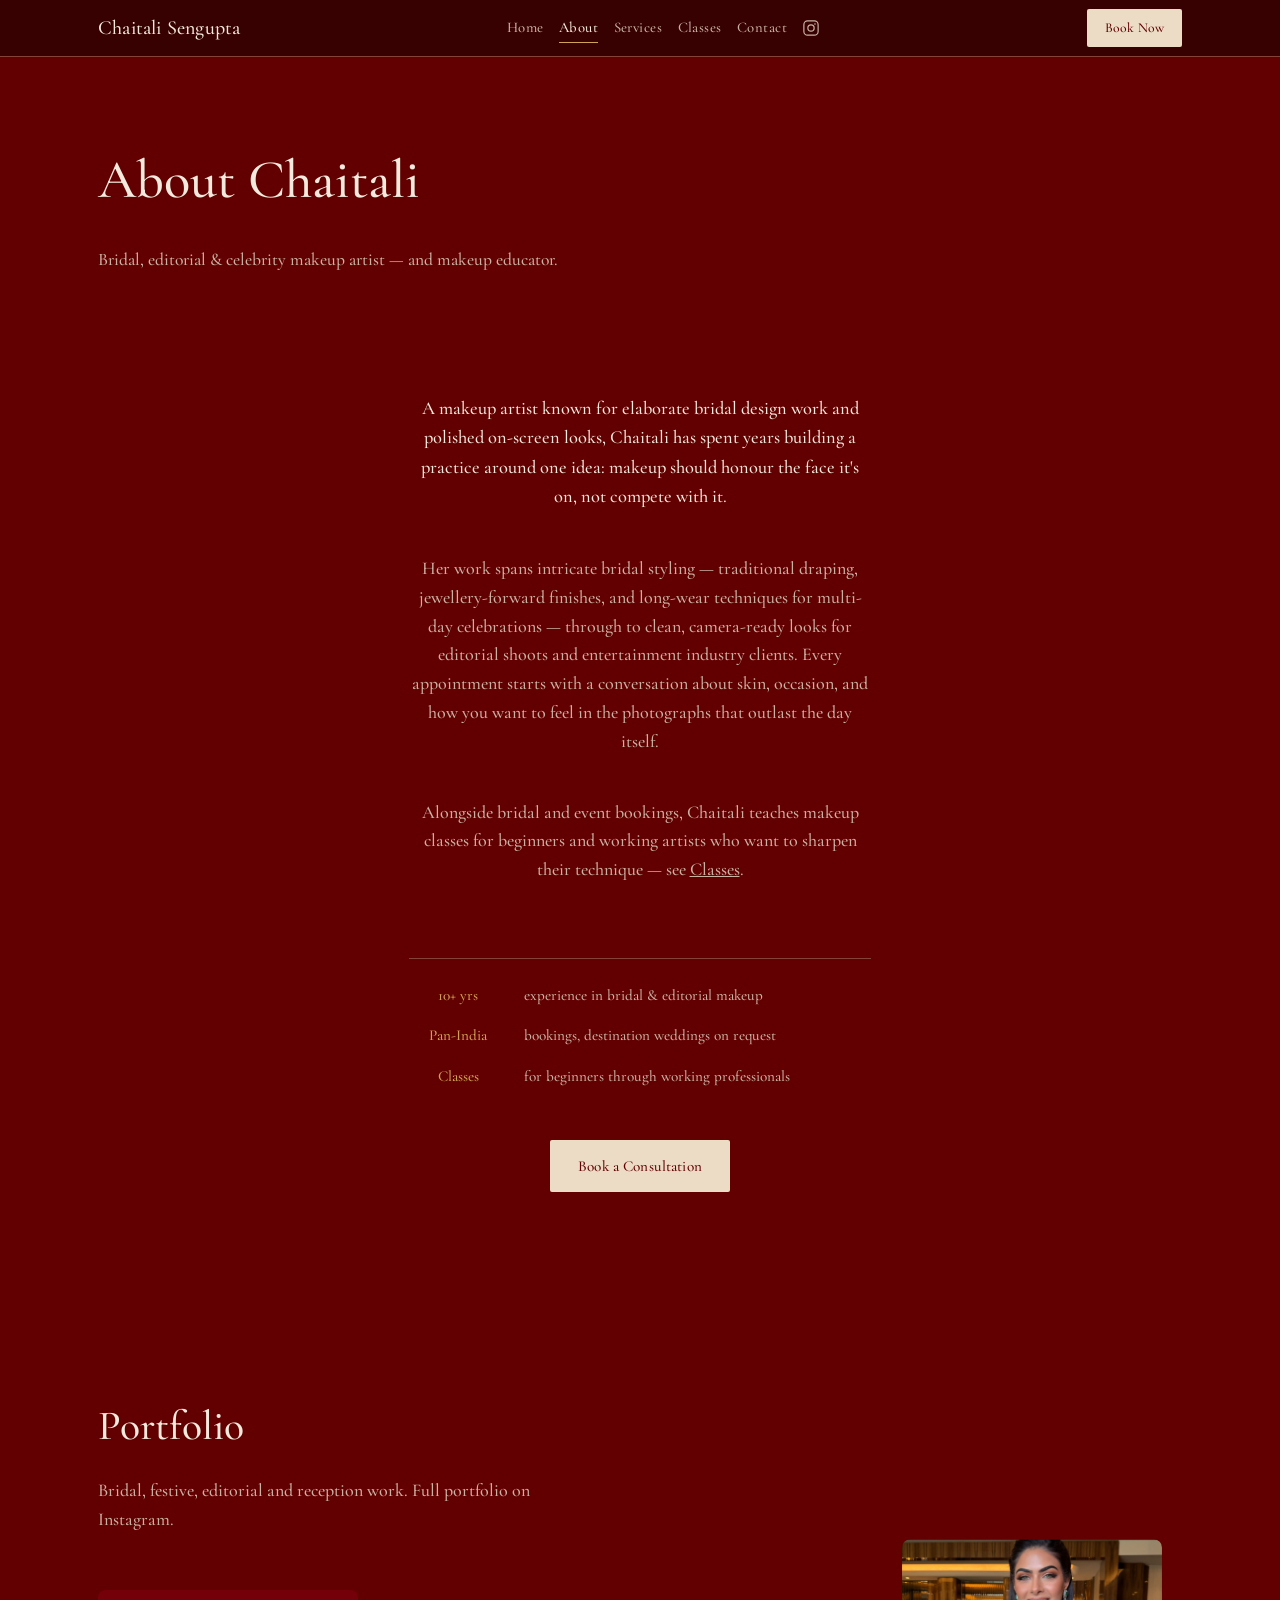
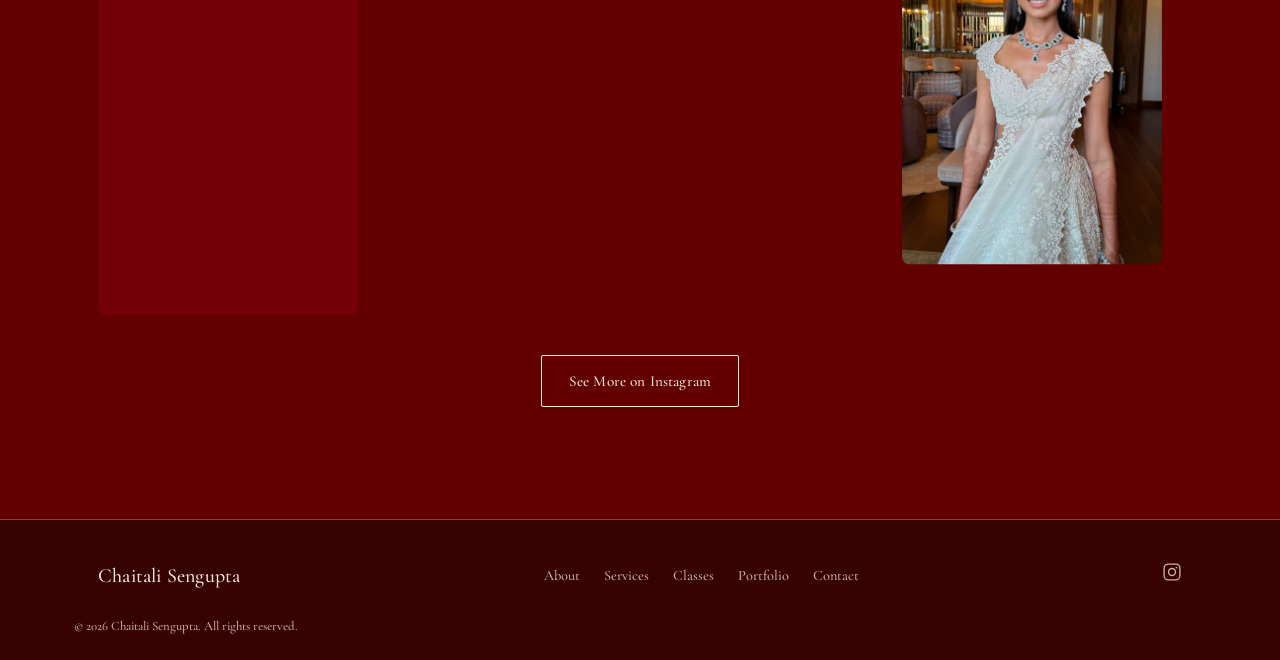
==== about.html @ 98b3e1c3 "Fix premature carousel reveal and slow the ease-in further The carousel reveal wasn't tracking the p" ====
<!DOCTYPE html>
<html lang="en">
<head>
<meta charset="UTF-8">
<meta name="viewport" content="width=device-width, initial-scale=1.0">
<title>About — Chaitali Sengupta</title>
<meta name="description" content="About Chaitali Sengupta, bridal, editorial and celebrity makeup artist and makeup educator.">
<link rel="icon" href="assets/images/favicon.svg" type="image/svg+xml">
<link rel="preconnect" href="https://fonts.googleapis.com">
<link rel="preconnect" href="https://fonts.gstatic.com" crossorigin>
<link href="https://fonts.googleapis.com/css2?family=Cormorant+Garamond:ital,wght@0,400;0,500;0,600;0,700;1,400;1,500&display=swap" rel="stylesheet">
<link rel="stylesheet" href="css/styles.css?v=5">
</head>
<body>

<a class="skip-link" href="#main">Skip to content</a>

<header class="site-header">
  <div class="wrap header-inner">
    <a href="index.html" class="wordmark">Chaitali Sengupta</a>

    <nav class="main-nav" id="main-nav" aria-label="Primary">
      <a href="index.html">Home</a>
      <a href="about.html" aria-current="page">About</a>
      <a href="services.html">Services</a>
      <a href="classes.html">Classes</a>
      <a href="contact.html">Contact</a>
      <a href="https://www.instagram.com/facesbychaitalisengupta/" target="_blank" rel="noopener" class="nav-instagram" aria-label="Instagram">
        <svg viewBox="0 0 24 24" width="18" height="18" fill="none" stroke="currentColor" stroke-width="1.6"><rect x="2.5" y="2.5" width="19" height="19" rx="5"/><circle cx="12" cy="12" r="4.2"/><circle cx="17.3" cy="6.7" r="1.1" fill="currentColor" stroke="none"/></svg>
      </a>
      <a href="contact.html" class="btn btn-primary btn-small header-cta-mobile">Book Now</a>
    </nav>

    <a href="contact.html" class="btn btn-primary btn-small header-cta-desktop">Book Now</a>

    <button class="nav-toggle" id="nav-toggle" aria-expanded="false" aria-controls="main-nav" aria-label="Toggle menu">
      <span></span><span></span><span></span>
    </button>
  </div>
</header>

<main id="main">

  <div class="wrap page-header reveal">
    <h1>About Chaitali</h1>
    <p>Bridal, editorial &amp; celebrity makeup artist — and makeup educator.</p>
  </div>

  <section class="about about-portfolio-merge">
    <div class="wrap about-inner about-inner-text-only">
      <div class="about-copy reveal">
        <p class="lede">
          A makeup artist known for elaborate bridal design work and polished
          on-screen looks, Chaitali has spent years building a practice around one
          idea: makeup should honour the face it's on, not compete with it.
        </p>
        <p>
          Her work spans intricate bridal styling — traditional draping, jewellery-forward
          finishes, and long-wear techniques for multi-day celebrations — through to
          clean, camera-ready looks for editorial shoots and entertainment industry
          clients. Every appointment starts with a conversation about skin, occasion,
          and how you want to feel in the photographs that outlast the day itself.
        </p>
        <p>
          Alongside bridal and event bookings, Chaitali teaches makeup classes for
          beginners and working artists who want to sharpen their technique —
          see <a href="classes.html" style="text-decoration:underline;">Classes</a>.
        </p>
        <ul class="about-facts">
          <li><span>10+ yrs</span>experience in bridal &amp; editorial makeup</li>
          <li><span>Pan-India</span>bookings, destination weddings on request</li>
          <li><span>Classes</span>for beginners through working professionals</li>
        </ul>
        <div class="hero-actions">
          <a href="contact.html" class="btn btn-primary">Book a Consultation</a>
        </div>

        <!-- Marks the scroll point where the follow-photo docks and the portfolio trains in -->
        <div id="portfolio-entry-trigger" class="portfolio-split-trigger" aria-hidden="true"></div>
      </div>
    </div>
  </section>

  <!-- Cursor-following photo: glued to the right edge of the viewport,
       tracking the cursor vertically while the About copy scrolls past,
       then docks diagonally onto the marquee's anchored first slot. -->
  <div class="follow-photo is-following" id="follow-photo" aria-hidden="true" style="left: 1262px; top: 304px;">
    <img src="assets/images/photos/reception-ivory-02.jpg" alt="">
  </div>

  <!-- ============ PORTFOLIO (revealed by the follow-photo dock) ============ -->
  <section class="portfolio" id="portfolio">
    <div class="wrap">
      <div class="section-head reveal">
        <h2>Portfolio</h2>
        <p>Bridal, festive, editorial and reception work. Full portfolio on Instagram.</p>
      </div>

      <div class="portfolio-marquee" id="portfolio-marquee">
        <div class="portfolio-marquee-anchor" id="portfolio-marquee-anchor" aria-hidden="true"></div>
        <div class="portfolio-marquee-viewport">
        <div class="portfolio-marquee-track">
          <figure class="portfolio-marquee-card">
            <img src="assets/images/thumbs/bridal-emerald-01.jpg" alt="Bridal makeup, emerald jewellery and veil">
            <figcaption class="gallery-scrim"><span class="gallery-tag">Bridal</span></figcaption>
          </figure>
          <figure class="portfolio-marquee-card">
            <img src="assets/images/thumbs/bridal-emerald-02.jpg" alt="Bridal makeup detail, emerald choker">
            <figcaption class="gallery-scrim"><span class="gallery-tag">Bridal</span></figcaption>
          </figure>
          <figure class="portfolio-marquee-card">
            <img src="assets/images/thumbs/editorial-silver-sequin.jpg" alt="Editorial makeup, silver sequin cape">
            <figcaption class="gallery-scrim"><span class="gallery-tag">Editorial</span></figcaption>
          </figure>
          <figure class="portfolio-marquee-card">
            <img src="assets/images/thumbs/reception-navy-gown.jpg" alt="Reception makeup, navy gown">
            <figcaption class="gallery-scrim"><span class="gallery-tag">Reception</span></figcaption>
          </figure>
          <figure class="portfolio-marquee-card">
            <img src="assets/images/thumbs/festive-gold-01.jpg" alt="Festive gold beaded makeup look">
            <figcaption class="gallery-scrim"><span class="gallery-tag">Festive</span></figcaption>
          </figure>
          <figure class="portfolio-marquee-card">
            <img src="assets/images/thumbs/reception-ivory-01.jpg" alt="Reception makeup, ivory embellished blouse">
            <figcaption class="gallery-scrim"><span class="gallery-tag">Reception</span></figcaption>
          </figure>
          <figure class="portfolio-marquee-card">
            <img src="assets/images/thumbs/party-navy-corset.jpg" alt="Party makeup, navy corset look">
            <figcaption class="gallery-scrim"><span class="gallery-tag">Party</span></figcaption>
          </figure>
          <figure class="portfolio-marquee-card">
            <img src="assets/images/thumbs/festive-gold-02.jpg" alt="Festive gold beaded makeup, doorway portrait">
            <figcaption class="gallery-scrim"><span class="gallery-tag">Festive</span></figcaption>
          </figure>
          <figure class="portfolio-marquee-card">
            <img src="assets/images/thumbs/reception-ivory-02.jpg" alt="Reception makeup, ivory saree-style look">
            <figcaption class="gallery-scrim"><span class="gallery-tag">Reception</span></figcaption>
          </figure>
          <!-- duplicated for a seamless loop -->
          <figure class="portfolio-marquee-card" aria-hidden="true">
            <img src="assets/images/thumbs/bridal-emerald-01.jpg" alt="">
            <figcaption class="gallery-scrim"><span class="gallery-tag">Bridal</span></figcaption>
          </figure>
          <figure class="portfolio-marquee-card" aria-hidden="true">
            <img src="assets/images/thumbs/bridal-emerald-02.jpg" alt="">
            <figcaption class="gallery-scrim"><span class="gallery-tag">Bridal</span></figcaption>
          </figure>
          <figure class="portfolio-marquee-card" aria-hidden="true">
            <img src="assets/images/thumbs/editorial-silver-sequin.jpg" alt="">
            <figcaption class="gallery-scrim"><span class="gallery-tag">Editorial</span></figcaption>
          </figure>
          <figure class="portfolio-marquee-card" aria-hidden="true">
            <img src="assets/images/thumbs/reception-navy-gown.jpg" alt="">
            <figcaption class="gallery-scrim"><span class="gallery-tag">Reception</span></figcaption>
          </figure>
          <figure class="portfolio-marquee-card" aria-hidden="true">
            <img src="assets/images/thumbs/festive-gold-01.jpg" alt="">
            <figcaption class="gallery-scrim"><span class="gallery-tag">Festive</span></figcaption>
          </figure>
          <figure class="portfolio-marquee-card" aria-hidden="true">
            <img src="assets/images/thumbs/reception-ivory-01.jpg" alt="">
            <figcaption class="gallery-scrim"><span class="gallery-tag">Reception</span></figcaption>
          </figure>
          <figure class="portfolio-marquee-card" aria-hidden="true">
            <img src="assets/images/thumbs/party-navy-corset.jpg" alt="">
            <figcaption class="gallery-scrim"><span class="gallery-tag">Party</span></figcaption>
          </figure>
          <figure class="portfolio-marquee-card" aria-hidden="true">
            <img src="assets/images/thumbs/festive-gold-02.jpg" alt="">
            <figcaption class="gallery-scrim"><span class="gallery-tag">Festive</span></figcaption>
          </figure>
          <figure class="portfolio-marquee-card" aria-hidden="true">
            <img src="assets/images/thumbs/reception-ivory-02.jpg" alt="">
            <figcaption class="gallery-scrim"><span class="gallery-tag">Reception</span></figcaption>
          </figure>
        </div>
        </div>
      </div>

      <div class="portfolio-cta reveal">
        <a href="https://www.instagram.com/facesbychaitalisengupta/" target="_blank" rel="noopener" class="btn btn-outline">
          See More on Instagram
        </a>
      </div>
    </div>
  </section>

</main>

<footer class="site-footer">
  <div class="wrap footer-inner">
    <a href="index.html" class="wordmark">Chaitali Sengupta</a>
    <nav aria-label="Footer">
      <a href="about.html">About</a>
      <a href="services.html">Services</a>
      <a href="classes.html">Classes</a>
      <a href="portfolio.html">Portfolio</a>
      <a href="contact.html">Contact</a>
    </nav>
    <a href="https://www.instagram.com/facesbychaitalisengupta/" target="_blank" rel="noopener" class="footer-instagram" aria-label="Instagram">
      <svg viewBox="0 0 24 24" width="20" height="20" fill="none" stroke="currentColor" stroke-width="1.6"><rect x="2.5" y="2.5" width="19" height="19" rx="5"/><circle cx="12" cy="12" r="4.2"/><circle cx="17.3" cy="6.7" r="1.1" fill="currentColor" stroke="none"/></svg>
    </a>
  </div>
  <p class="footer-copy">&copy; <span id="year"></span> Chaitali Sengupta. All rights reserved.</p>
</footer>

<script src="js/main.js?v=18"></script>
</body>
</html>
---- css/styles.css ----
/* ===================================================================
   Tokens
=================================================================== */
:root {
  /* red — the base surface */
  --bg: oklch(0.30 0.14 25);
  --bg-deep: oklch(0.20 0.10 22);
  --surface: oklch(0.35 0.145 26);
  --surface-2: oklch(0.46 0.09 30);
  --glow: oklch(0.42 0.17 28);

  /* beige — all text */
  --ink: oklch(0.94 0.020 75);
  --muted: oklch(0.78 0.035 55);

  /* interactive — beige fill, red text */
  --primary: oklch(0.90 0.035 75);
  --primary-deep: oklch(0.82 0.04 72);

  /* accent — warm gold, tags/dividers only */
  --accent: oklch(0.74 0.11 78);

  --white: oklch(1 0 0);

  --font-display: "Cormorant Garamond", serif;
  --font-body: "Cormorant Garamond", serif;
  --font-headline: "Cedarville Cursive", "Cormorant Garamond", cursive;
  --font-nav: "Cormorant Garamond", serif;

  --wrap: 1180px;
  --ease-out-expo: cubic-bezier(0.16, 1, 0.3, 1);

  --z-nav: 100;
  --z-cursor: 300;
}

/* ===================================================================
   Reset
=================================================================== */
*, *::before, *::after { box-sizing: border-box; }
html { scroll-behavior: smooth; }
@media (prefers-reduced-motion: reduce) {
  html { scroll-behavior: auto; }
}
body {
  margin: 0;
  background: var(--bg);
  color: var(--ink);
  font-family: var(--font-body);
  font-size: 18px;
  font-weight: 500;
  line-height: 1.6;
  -webkit-font-smoothing: antialiased;
}
img { max-width: 100%; display: block; }
h1, h2, h3 { font-family: var(--font-display); font-weight: 500; margin: 0; text-wrap: balance; }
p { margin: 0 0 1em; max-width: 62ch; }
p:last-child { margin-bottom: 0; }
a { color: inherit; text-decoration: none; }
ul { margin: 0; padding: 0; list-style: none; }
button { font-family: inherit; cursor: pointer; }
input, textarea, select { font-family: inherit; font-size: 1rem; }

.wrap {
  max-width: var(--wrap);
  margin-inline: auto;
  padding-inline: clamp(1.25rem, 4vw, 3rem);
}

.skip-link {
  position: absolute;
  left: -999px;
  top: 0;
  background: var(--primary);
  color: var(--bg);
  padding: 0.75em 1.25em;
  z-index: 1000;
}
.skip-link:focus { left: 1rem; top: 1rem; }

.sr-only {
  position: absolute;
  width: 1px;
  height: 1px;
  padding: 0;
  margin: -1px;
  overflow: hidden;
  clip: rect(0, 0, 0, 0);
  white-space: nowrap;
  border: 0;
}

/* ===================================================================
   Custom cursor
=================================================================== */
.cursor-dot { display: none; }
@media (hover: hover) and (pointer: fine) {
  body { cursor: none; }
  a, button, input, textarea, select { cursor: none; }

  .cursor-dot {
    display: block;
    position: fixed;
    top: 0;
    left: 0;
    width: 16px;
    height: 16px;
    margin: -8px 0 0 -8px;
    border-radius: 50%;
    background: var(--ink);
    pointer-events: none;
    z-index: var(--z-cursor);
    will-change: transform;
    transition: opacity 0.2s var(--ease-out-expo);
  }
  .cursor-dot.is-hidden { opacity: 0; }
}

/* ===================================================================
   Reveal animation
=================================================================== */
.reveal {
  opacity: 0;
  transform: translateY(16px);
  transition: opacity 0.7s var(--ease-out-expo), transform 0.7s var(--ease-out-expo);
}
.reveal.is-visible { opacity: 1; transform: translateY(0); }
@media (prefers-reduced-motion: reduce) {
  .reveal { opacity: 1; transform: none; transition: none; }
}

/* Train effect — photo enters from the left, text enters from the right,
   both meeting at center when the section scrolls into view. */
.train-left,
.train-right {
  opacity: 0;
  transition: opacity 1.86s var(--ease-out-expo), transform 1.86s var(--ease-out-expo);
  will-change: transform;
}
.train-left { transform: translateX(-42vw); }
.train-right { transform: translateX(42vw); }
.train-left.is-visible,
.train-right.is-visible {
  opacity: 1;
  transform: translateX(0);
}
@media (prefers-reduced-motion: reduce) {
  .train-left,
  .train-right {
    opacity: 1;
    transform: none;
    transition: none;
  }
}

/* ===================================================================
   Buttons
=================================================================== */
.btn {
  display: inline-flex;
  align-items: center;
  justify-content: center;
  gap: 0.5em;
  padding: 0.85em 1.75em;
  border-radius: 2px;
  font-size: 0.95rem;
  font-weight: 500;
  letter-spacing: 0.01em;
  border: 1px solid transparent;
  transition: background-color 0.3s var(--ease-out-expo), color 0.3s var(--ease-out-expo), border-color 0.3s var(--ease-out-expo);
  white-space: nowrap;
}
.btn-primary { background: var(--primary); color: var(--bg); }
.btn-primary:hover { background: var(--primary-deep); }
.btn-outline { border-color: var(--ink); color: var(--ink); }
.btn-outline:hover { background: var(--ink); color: var(--bg); }
.btn-small { padding: 0.55em 1.25em; font-size: 0.85rem; }
.btn-full { width: 100%; }

/* ===================================================================
   Header / Nav
=================================================================== */
.site-header {
  position: sticky;
  top: 0;
  z-index: var(--z-nav);
  background: var(--bg-deep);
  border-bottom: 1px solid var(--surface-2);
}
.header-inner {
  display: grid;
  grid-template-columns: auto 1fr auto;
  align-items: center;
  column-gap: 1.5rem;
  height: 56px;
}
.header-inner .main-nav { justify-self: center; }
.header-cta-desktop { justify-self: end; }
.nav-instagram {
  display: inline-flex;
  color: var(--muted);
  transition: color 0.3s var(--ease-out-expo);
}
.nav-instagram:hover { color: var(--ink); }
.wordmark {
  font-family: var(--font-display);
  font-size: 1.25rem;
  letter-spacing: 0.01em;
  color: var(--ink);
  white-space: nowrap;
  flex-shrink: 0;
}
.main-nav {
  display: flex;
  align-items: center;
  gap: clamp(0.65rem, 1.2vw, 1.35rem);
  font-size: 0.92rem;
  font-family: var(--font-nav);
  letter-spacing: 0.03em;
}
.main-nav a:not(.btn) {
  position: relative;
  padding-block: 0.25em;
  color: var(--muted);
}
.main-nav a:not(.btn)::after {
  content: "";
  position: absolute;
  left: 0; right: 100%;
  bottom: 0;
  height: 1px;
  background: var(--accent);
  transition: right 0.3s var(--ease-out-expo);
}
.main-nav a:not(.btn):hover { color: var(--ink); }
.main-nav a:not(.btn):hover::after { right: 0; }
.main-nav a[aria-current="page"] { color: var(--ink); }
.main-nav a[aria-current="page"]::after { right: 0; }

.nav-toggle {
  display: none;
  grid-column: 3;
  justify-self: end;
  flex-direction: column;
  justify-content: center;
  gap: 5px;
  width: 40px;
  height: 40px;
  background: none;
  border: none;
  padding: 0;
}
.header-cta-mobile { display: none; }
.nav-toggle span {
  display: block;
  height: 1.5px;
  background: var(--ink);
  width: 100%;
  transition: transform 0.3s var(--ease-out-expo), opacity 0.3s var(--ease-out-expo);
}
.nav-toggle[aria-expanded="true"] span:nth-child(1) { transform: translateY(6.5px) rotate(45deg); }
.nav-toggle[aria-expanded="true"] span:nth-child(2) { opacity: 0; }
.nav-toggle[aria-expanded="true"] span:nth-child(3) { transform: translateY(-6.5px) rotate(-45deg); }

/* ===================================================================
   Hero (home page)
=================================================================== */
.hero {
  position: relative;
  overflow: hidden;
  min-height: calc(100vh - 56px);
  min-height: calc(100dvh - 56px);
  display: flex;
  align-items: center;
  padding-block: clamp(2rem, 6vw, 4rem);
}
.hero > .wrap { width: 100%; }
.hero-arc {
  position: absolute;
  top: -30%;
  right: -18%;
  width: 60vw;
  height: 60vw;
  max-width: 780px;
  max-height: 780px;
  border-radius: 50%;
  background: radial-gradient(circle at 35% 35%, var(--glow), transparent 70%);
  z-index: 0;
}
.hero-inner {
  position: relative;
  z-index: 1;
  display: grid;
  grid-template-columns: 1fr minmax(300px, 494px);
  gap: clamp(2rem, 5vw, 4rem);
  align-items: center;
}
.hero-kicker {
  font-size: 0.9rem;
  letter-spacing: 0.03em;
  color: var(--accent);
  margin-bottom: 1.25em;
}
.hero-title {
  font-size: clamp(2.4rem, 5.5vw, 4.5rem);
  line-height: 1.05;
  letter-spacing: -0.02em;
  margin-bottom: 0.5em;
}
.hero-title-typewriter {
  font-family: var(--font-headline);
  font-size: clamp(2.1rem, 4.4vw, 3.6rem);
  font-weight: 400;
  text-wrap: normal;
  white-space: pre-line;
}
.typewriter-cursor {
  display: inline-block;
  color: var(--accent);
  font-weight: 300;
  animation: caret-blink 1s step-end infinite;
}
@media (prefers-reduced-motion: reduce) {
  .typewriter-cursor { animation: caret-blink 1.6s step-end infinite; }
}
@keyframes caret-blink {
  0%, 49% { opacity: 1; }
  50%, 100% { opacity: 0; }
}
.hero-lede {
  color: var(--muted);
  font-size: 1.1rem;
  max-width: 46ch;
}
.hero-actions {
  display: flex;
  flex-wrap: wrap;
  gap: 1rem;
  margin-top: 1.75rem;
}
.hero-portrait { display: flex; justify-content: center; }
.portrait-frame {
  width: min(494px, 100%, 51vh);
  max-height: 68vh;
  aspect-ratio: 3/4;
  border-radius: 286px 286px 16px 16px;
  overflow: hidden;
  position: relative;
  box-shadow: 0 30px 60px -20px oklch(0.10 0.08 22 / 0.55);
}
.portrait-frame img {
  width: 100%;
  height: 100%;
  object-fit: cover;
  object-position: top center;
}

/* Crossfade — three images cycling through the same frame */
.portrait-frame-crossfade img {
  position: absolute;
  inset: 0;
  animation: hero-crossfade 12s ease-in-out infinite;
}
.portrait-frame-crossfade img:nth-child(1) { animation-delay: 0s; }
.portrait-frame-crossfade img:nth-child(2) { animation-delay: -4s; }
.portrait-frame-crossfade img:nth-child(3) { animation-delay: -8s; }
@keyframes hero-crossfade {
  0%   { opacity: 0; }
  4%   { opacity: 1; }
  29%  { opacity: 1; }
  33%  { opacity: 0; }
  100% { opacity: 0; }
}
@media (prefers-reduced-motion: reduce) {
  .portrait-frame-crossfade img { animation: none; opacity: 0; }
  .portrait-frame-crossfade img:first-child { opacity: 1; }
}

/* ===================================================================
   Page header (subpages)
=================================================================== */
.page-header {
  padding-block: clamp(3rem, 7vw, 5rem) clamp(2.5rem, 5vw, 3.5rem);
}
.page-header h1 {
  font-size: clamp(2.2rem, 4.5vw, 3.4rem);
  margin-bottom: 0.4em;
}
.page-header p { color: var(--muted); font-size: 1.1rem; }


/* ===================================================================
   About
=================================================================== */
.about { padding-block: clamp(2rem, 6vw, 4rem) clamp(4rem, 9vw, 7rem); }
.about-inner {
  display: grid;
  grid-template-columns: 1.15fr 0.85fr;
  gap: clamp(2rem, 6vw, 4.5rem);
  align-items: start;
}
.about-inner-text-only {
  grid-template-columns: 1fr;
  max-width: 62ch;
  margin-inline: auto;
  text-align: center;
}
.about-inner-text-only .hero-actions { justify-content: center; }
.about-copy {
  display: flex;
  flex-direction: column;
  gap: 1.5rem;
}

/* ===================================================================
   About + Portfolio merge — the first About photo is glued to the
   right edge of the viewport and tracks the cursor vertically, then
   travels straight down and straight left (an L-shaped path, not a
   diagonal) onto the marquee's anchored first slot, where it stays put
   as the rest of the portfolio opens one card at a time behind it.
   Reversible: scrolling back up runs the same path in reverse.
=================================================================== */
.portfolio-split-trigger { height: 1px; }

.follow-photo {
  position: fixed;
  top: 0;
  left: 0;
  width: 240px;
  aspect-ratio: 4/5;
  border-radius: 8px;
  overflow: hidden;
  z-index: 30;
  pointer-events: none;
  opacity: 0;
  transform: translate3d(-50%, -50%, 0);
}
.follow-photo img { width: 100%; height: 100%; object-fit: cover; display: block; }
.follow-photo.is-following { opacity: 1; }
/* Every phase — cursor-follow, straight down, straight left, and the
   reverse — is driven frame-by-frame by the same JS lerp, never a CSS
   transition, so the photo keeps one constant pace across all sections. */
/* Once anchored, the photo is reparented into the marquee's anchor slot
   and scrolls with the page instead of staying glued to the viewport. */
.follow-photo.is-anchored {
  position: absolute;
  inset: 0;
  width: 100%;
  opacity: 1;
  transform: none;
  transition: none;
}
@media (prefers-reduced-motion: reduce) {
  .follow-photo { display: none; }
}
@media (max-width: 900px) {
  .follow-photo { display: none; }
}

/* Portfolio marquee — the anchored photo sits fixed at the left edge;
   the rest of the portfolio opens one card after another, then scrolls
   past it endlessly. */
.portfolio-marquee {
  display: flex;
  gap: 8px;
  margin-top: 2.5rem;
}
.portfolio-marquee-anchor {
  position: relative;
  flex: 0 0 auto;
  width: 260px;
  aspect-ratio: 4/5;
  border-radius: 8px;
  overflow: hidden;
  background: var(--surface);
}
.portfolio-marquee-viewport {
  flex: 1 1 auto;
  min-width: 0;
  overflow: hidden;
  /* Closed by default — a single continuous mask over the whole row,
     driven every frame from JS (revealCarouselByProgress) in lockstep
     with the photo's leftward travel, so the carousel reads as being
     physically pulled into view by the photo's motion rather than
     each card fading in on its own timer. is-scrolling (added once the
     photo has settled) takes it fully open and keeps it there. */
  clip-path: inset(0 100% 0 0);
}
.portfolio-marquee.is-scrolling .portfolio-marquee-viewport {
  clip-path: inset(0 0 0 0);
}
.portfolio-marquee-track {
  display: flex;
  gap: 8px;
  width: max-content;
}
/* is-trailing starts the track sliding while the photo is still docking —
   kept separate from is-scrolling so the reveal above still plays out;
   is-scrolling takes over once the photo has settled. */
.portfolio-marquee.is-scrolling .portfolio-marquee-track,
.portfolio-marquee.is-trailing .portfolio-marquee-track {
  animation: portfolio-marquee-scroll 36s linear infinite;
}
@keyframes portfolio-marquee-scroll {
  from { transform: translateX(0); }
  to { transform: translateX(-50%); }
}
.portfolio-marquee-card {
  position: relative;
  flex: 0 0 auto;
  width: 260px;
  aspect-ratio: 4/5;
  border-radius: 8px;
  overflow: hidden;
  margin: 0;
  background: var(--surface);
}
.portfolio-marquee-card img {
  width: 100%;
  height: 100%;
  object-fit: cover;
  transition: transform 0.6s var(--ease-out-expo);
}
.portfolio-marquee-card:hover img { transform: scale(1.05); }
@media (prefers-reduced-motion: reduce) {
  .portfolio-marquee-viewport { clip-path: none; }
  .portfolio-marquee.is-scrolling .portfolio-marquee-track,
  .portfolio-marquee.is-trailing .portfolio-marquee-track { animation: none; }
}
@media (max-width: 900px) {
  .portfolio-marquee-anchor, .portfolio-marquee-card { width: 200px; }
}
.about .lede { font-size: 1.15rem; color: var(--ink); }
.about p { color: var(--muted); }
.about .lede { color: var(--ink); }
.about-facts {
  margin-top: 2rem;
  display: grid;
  gap: 1rem;
  border-top: 1px solid var(--surface-2);
  padding-top: 1.5rem;
}
.about-facts li {
  display: flex;
  gap: 1rem;
  font-size: 0.95rem;
  color: var(--muted);
}
.about-facts span {
  font-family: var(--font-display);
  color: var(--accent);
  min-width: 6.5em;
  flex-shrink: 0;
}

/* ===================================================================
   Section head (shared)
=================================================================== */
.section-head {
  max-width: 56ch;
  margin-bottom: clamp(2.5rem, 5vw, 3.5rem);
}
.section-head h2 { font-size: clamp(1.9rem, 3.5vw, 2.6rem); margin-bottom: 0.4em; }
.section-head p { color: var(--muted); }

/* ===================================================================
   Services
=================================================================== */
.services { padding-block: clamp(2rem, 6vw, 4rem) clamp(4rem, 9vw, 7rem); }
.service-list { border-top: 1px solid var(--surface-2); }
.service-row {
  padding-block: clamp(1.75rem, 3vw, 2.25rem);
  border-bottom: 1px solid var(--surface-2);
  display: grid;
  grid-template-columns: 96px 1fr 2fr auto;
  gap: 1.5rem;
  align-items: center;
}
.service-thumb {
  width: 96px;
  height: 96px;
  overflow: hidden;
  flex-shrink: 0;
}
.service-thumb img {
  width: 100%;
  height: 100%;
  object-fit: cover;
  object-position: top center;
}
.service-row h3 { font-size: 1.35rem; }
.service-row p { color: var(--muted); margin: 0; }
.service-price {
  font-size: 0.85rem;
  color: var(--accent);
  white-space: nowrap;
  justify-self: end;
}

/* ===================================================================
   Classes
=================================================================== */
.classes { padding-block: clamp(2rem, 6vw, 4rem) clamp(4rem, 9vw, 7rem); }
.class-list {
  display: grid;
  grid-template-columns: repeat(3, 1fr);
  gap: 1px;
  background: var(--surface-2);
  border: 1px solid var(--surface-2);
}
.class-row {
  background: var(--bg);
  padding: clamp(1.75rem, 3vw, 2.25rem);
}
.class-row-head {
  display: flex;
  justify-content: space-between;
  align-items: flex-start;
  gap: 1rem;
  margin-bottom: 0.75em;
}
.class-row h3 { font-size: 1.2rem; }
.class-tag {
  font-size: 0.75rem;
  color: var(--accent);
  border: 1px solid color-mix(in oklch, var(--accent) 45%, transparent);
  padding: 0.3em 0.7em;
  border-radius: 2px;
  white-space: nowrap;
}
.class-row p { color: var(--muted); margin: 0; }
.classes-cta { margin-top: 2.5rem; text-align: center; }

/* ===================================================================
   Portfolio
=================================================================== */
.portfolio { padding-block: clamp(2rem, 6vw, 4rem) clamp(4rem, 9vw, 7rem); }
.gallery {
  display: grid;
  grid-template-columns: repeat(4, 1fr);
  grid-auto-rows: 220px;
  gap: 0.75rem;
}
.gallery-item {
  margin: 0;
  position: relative;
  overflow: hidden;
  background: var(--surface);
}
.gallery-item img {
  width: 100%;
  height: 100%;
  object-fit: cover;
  transition: transform 0.6s var(--ease-out-expo);
}
.gallery-item:hover img { transform: scale(1.05); }
.gallery-item.span-tall { grid-row: span 2; }
.gallery-item.span-wide { grid-column: span 2; }
.gallery-scrim {
  position: absolute;
  inset: auto 0 0 0;
  padding: 1.6rem 1.1rem 0.9rem;
  background: linear-gradient(to top, oklch(0.12 0.06 20 / 0.75), transparent);
}
.gallery-tag {
  font-size: 0.8rem;
  letter-spacing: 0.02em;
  color: var(--ink);
}
.portfolio-cta { margin-top: 2.5rem; text-align: center; }

/* ===================================================================
   Contact
=================================================================== */
.contact { padding-block: clamp(2rem, 6vw, 4rem) clamp(4rem, 9vw, 7rem); }
.contact-inner {
  display: grid;
  grid-template-columns: 0.85fr 1.15fr;
  gap: clamp(2.5rem, 6vw, 5rem);
}
.contact .lede { color: var(--muted); }
.contact-details {
  margin-top: 2.25rem;
  display: grid;
  gap: 1.25rem;
  border-top: 1px solid var(--surface-2);
  padding-top: 1.5rem;
}
.contact-details li { display: flex; flex-direction: column; gap: 0.2em; }
.contact-label { font-size: 0.8rem; color: var(--muted); }
.contact-details a:hover { color: var(--accent); }

.contact-form {
  background: var(--surface);
  padding: clamp(1.75rem, 4vw, 2.75rem);
  display: grid;
  gap: 1.25rem;
}
.form-row { display: grid; gap: 0.5em; }
.form-row label { font-size: 0.85rem; color: var(--muted); }
.form-row-split { grid-template-columns: 1fr 1fr; display: grid; gap: 1.25rem; }
.form-row-split > div { display: grid; gap: 0.5em; }
.contact-form input,
.contact-form select,
.contact-form textarea {
  background: var(--bg);
  border: 1px solid var(--surface-2);
  border-radius: 2px;
  padding: 0.75em 0.9em;
  color: var(--ink);
  transition: border-color 0.25s var(--ease-out-expo);
}
.contact-form input:focus,
.contact-form select:focus,
.contact-form textarea:focus {
  outline: none;
  border-color: var(--accent);
}
.contact-form textarea { resize: vertical; }

/* ===================================================================
   Footer
=================================================================== */
.site-footer {
  background: var(--bg-deep);
  border-top: 1px solid var(--surface-2);
  padding-block: 2.5rem 1.5rem;
}
.footer-inner {
  display: flex;
  align-items: center;
  justify-content: space-between;
  gap: 1.5rem;
  flex-wrap: wrap;
  padding-bottom: 1.5rem;
}
.footer-inner nav { display: flex; gap: 1.5rem; flex-wrap: wrap; font-size: 0.9rem; color: var(--muted); }
.footer-instagram { color: var(--muted); }
.footer-instagram:hover { color: var(--accent); }
.footer-copy {
  text-align: center;
  font-size: 0.8rem;
  color: var(--muted);
  margin: 0;
}

/* ===================================================================
   Responsive
=================================================================== */
@media (max-width: 900px) {
  .hero-inner { grid-template-columns: 1fr; }
  .hero-portrait { order: -1; }
  .portrait-frame { width: min(338px, 91%); }
  .about-inner { grid-template-columns: 1fr; }
  .service-row {
    grid-template-columns: 72px 1fr;
    grid-template-areas:
      "thumb title"
      "thumb desc"
      "thumb price";
    gap: 0.5rem 1.25rem;
  }
  .service-thumb { grid-area: thumb; width: 72px; height: 72px; }
  .service-row h3 { grid-area: title; }
  .service-row p { grid-area: desc; }
  .service-row .service-price { grid-area: price; justify-self: start; margin-top: 0.25rem; }
  .class-list { grid-template-columns: 1fr; }
  .contact-inner { grid-template-columns: 1fr; }
  .gallery { grid-template-columns: repeat(2, 1fr); }
  .gallery-item.span-wide { grid-column: span 2; }
}

@media (max-width: 720px) {
  .main-nav {
    position: fixed;
    top: 56px;
    left: 0;
    right: 0;
    height: calc(100vh - 56px);
    height: calc(100dvh - 56px);
    background: var(--bg);
    flex-direction: column;
    justify-content: flex-start;
    align-items: flex-start;
    padding: 2rem clamp(1.25rem, 4vw, 3rem);
    gap: 1.5rem;
    font-size: 1.15rem;
    overflow-y: auto;
    transform: translateX(100%);
    transition: transform 0.35s var(--ease-out-expo);
    z-index: var(--z-nav);
  }
  .main-nav.is-open { transform: translateX(0); }
  .nav-toggle { display: flex; }
  .header-cta-desktop { display: none; }
  .header-cta-mobile { display: inline-flex; }
  .form-row-split { grid-template-columns: 1fr; }
}
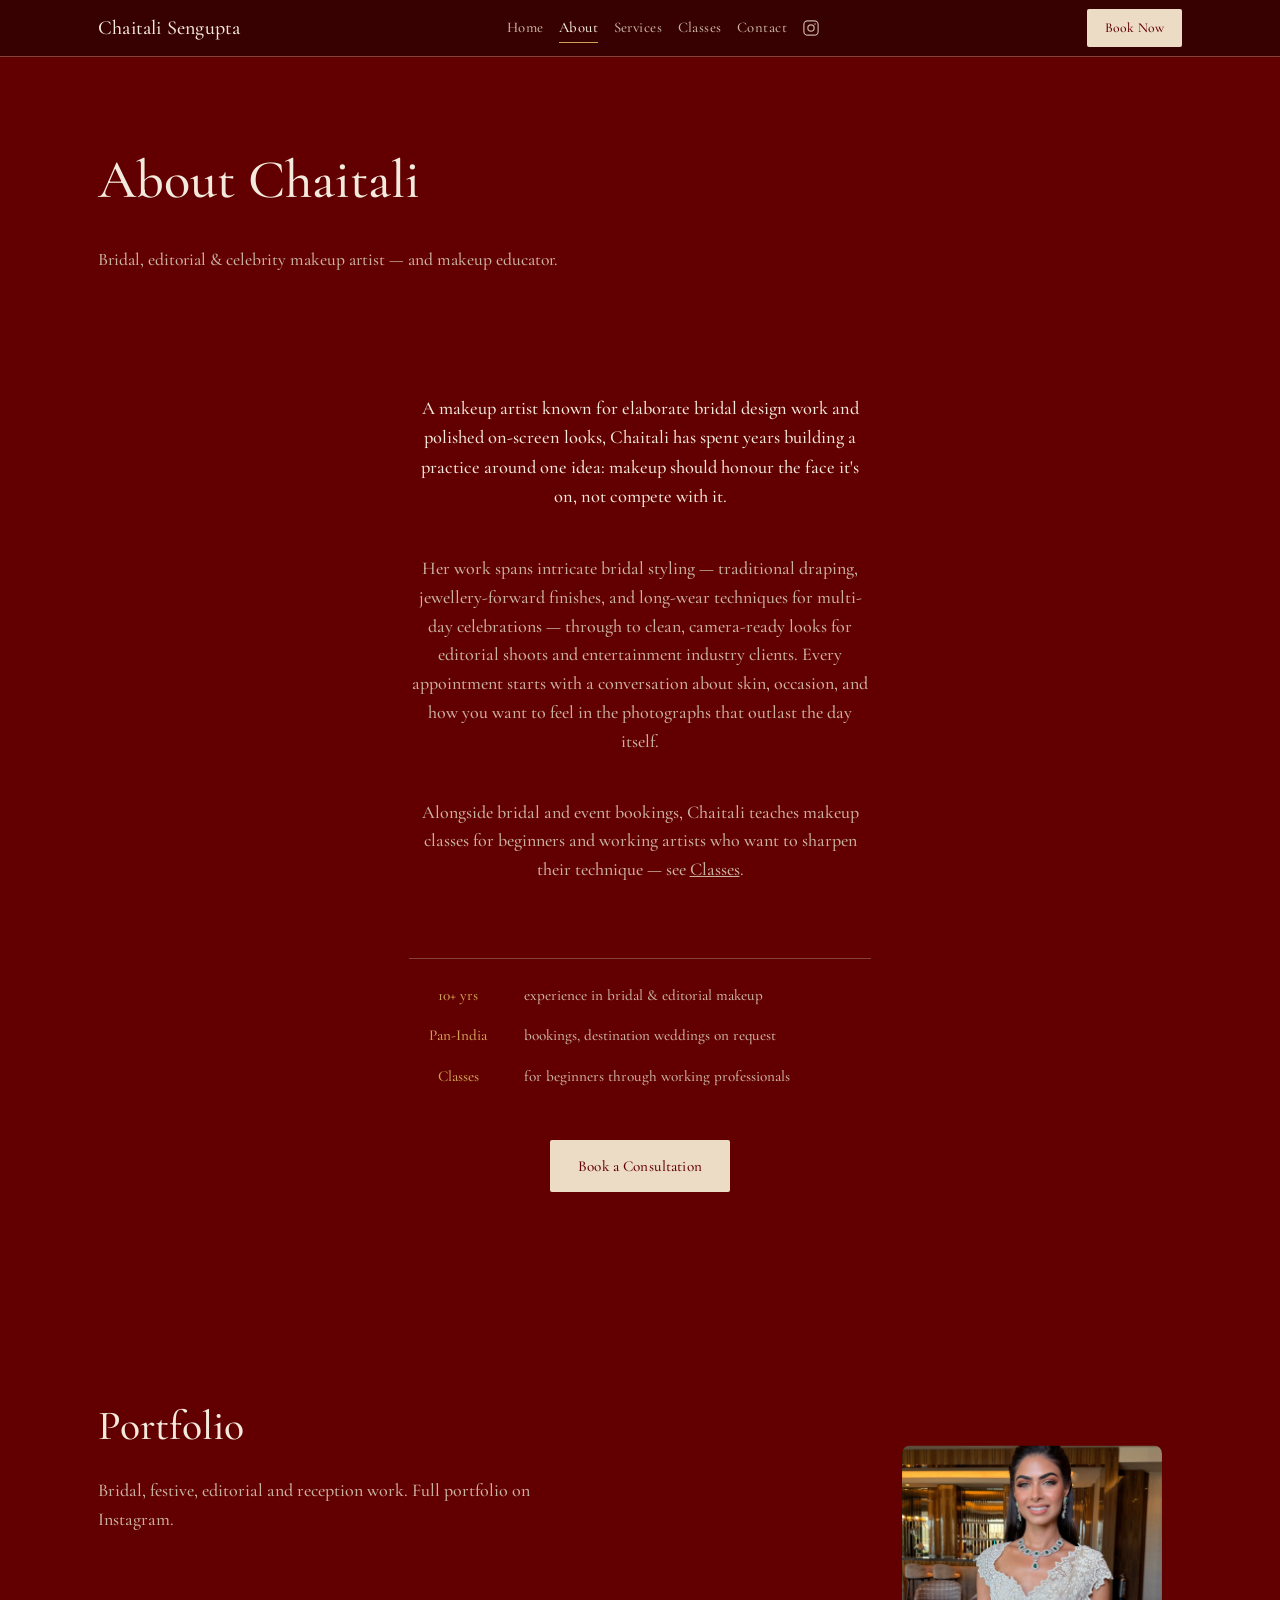
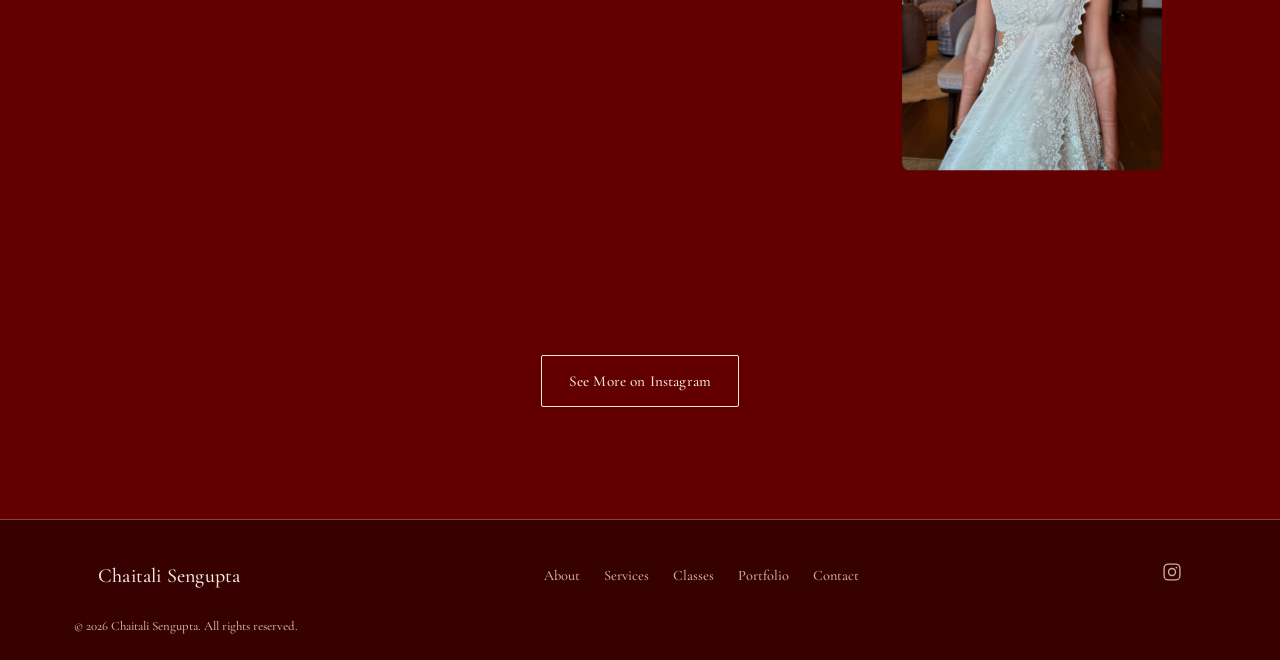
==== commit 8b075baa: "Reverse carousel wipe direction and remove the anchor's red placeholder The marquee wipe opened from" ====
--- a/about.html
+++ b/about.html
@@ -9,7 +9,7 @@
 <link rel="preconnect" href="https://fonts.googleapis.com">
 <link rel="preconnect" href="https://fonts.gstatic.com" crossorigin>
 <link href="https://fonts.googleapis.com/css2?family=Cormorant+Garamond:ital,wght@0,400;0,500;0,600;0,700;1,400;1,500&display=swap" rel="stylesheet">
-<link rel="stylesheet" href="css/styles.css?v=5">
+<link rel="stylesheet" href="css/styles.css?v=6">
 </head>
 <body>
 
@@ -41,14 +41,14 @@
 
 <main id="main">
 
-  <div class="wrap page-header reveal">
+  <div class="wrap page-header">
     <h1>About Chaitali</h1>
     <p>Bridal, editorial &amp; celebrity makeup artist — and makeup educator.</p>
   </div>
 
   <section class="about about-portfolio-merge">
     <div class="wrap about-inner about-inner-text-only">
-      <div class="about-copy reveal">
+      <div class="about-copy">
         <p class="lede">
           A makeup artist known for elaborate bridal design work and polished
           on-screen looks, Chaitali has spent years building a practice around one
@@ -204,6 +204,6 @@
   <p class="footer-copy">&copy; <span id="year"></span> Chaitali Sengupta. All rights reserved.</p>
 </footer>
 
-<script src="js/main.js?v=18"></script>
+<script src="js/main.js?v=19"></script>
 </body>
 </html>
--- a/css/styles.css
+++ b/css/styles.css
@@ -472,7 +472,11 @@
   aspect-ratio: 4/5;
   border-radius: 8px;
   overflow: hidden;
-  background: var(--surface);
+  /* Transparent, not var(--surface) — this slot sits empty until the
+     follow-photo docks into it, and a surface-tinted box would show as
+     a mismatched red rectangle next to the still-floating photo for the
+     entire follow/docking phase. */
+  background: transparent;
 }
 .portfolio-marquee-viewport {
   flex: 1 1 auto;
@@ -484,7 +488,7 @@
      physically pulled into view by the photo's motion rather than
      each card fading in on its own timer. is-scrolling (added once the
      photo has settled) takes it fully open and keeps it there. */
-  clip-path: inset(0 100% 0 0);
+  clip-path: inset(0 0 0 100%);
 }
 .portfolio-marquee.is-scrolling .portfolio-marquee-viewport {
   clip-path: inset(0 0 0 0);
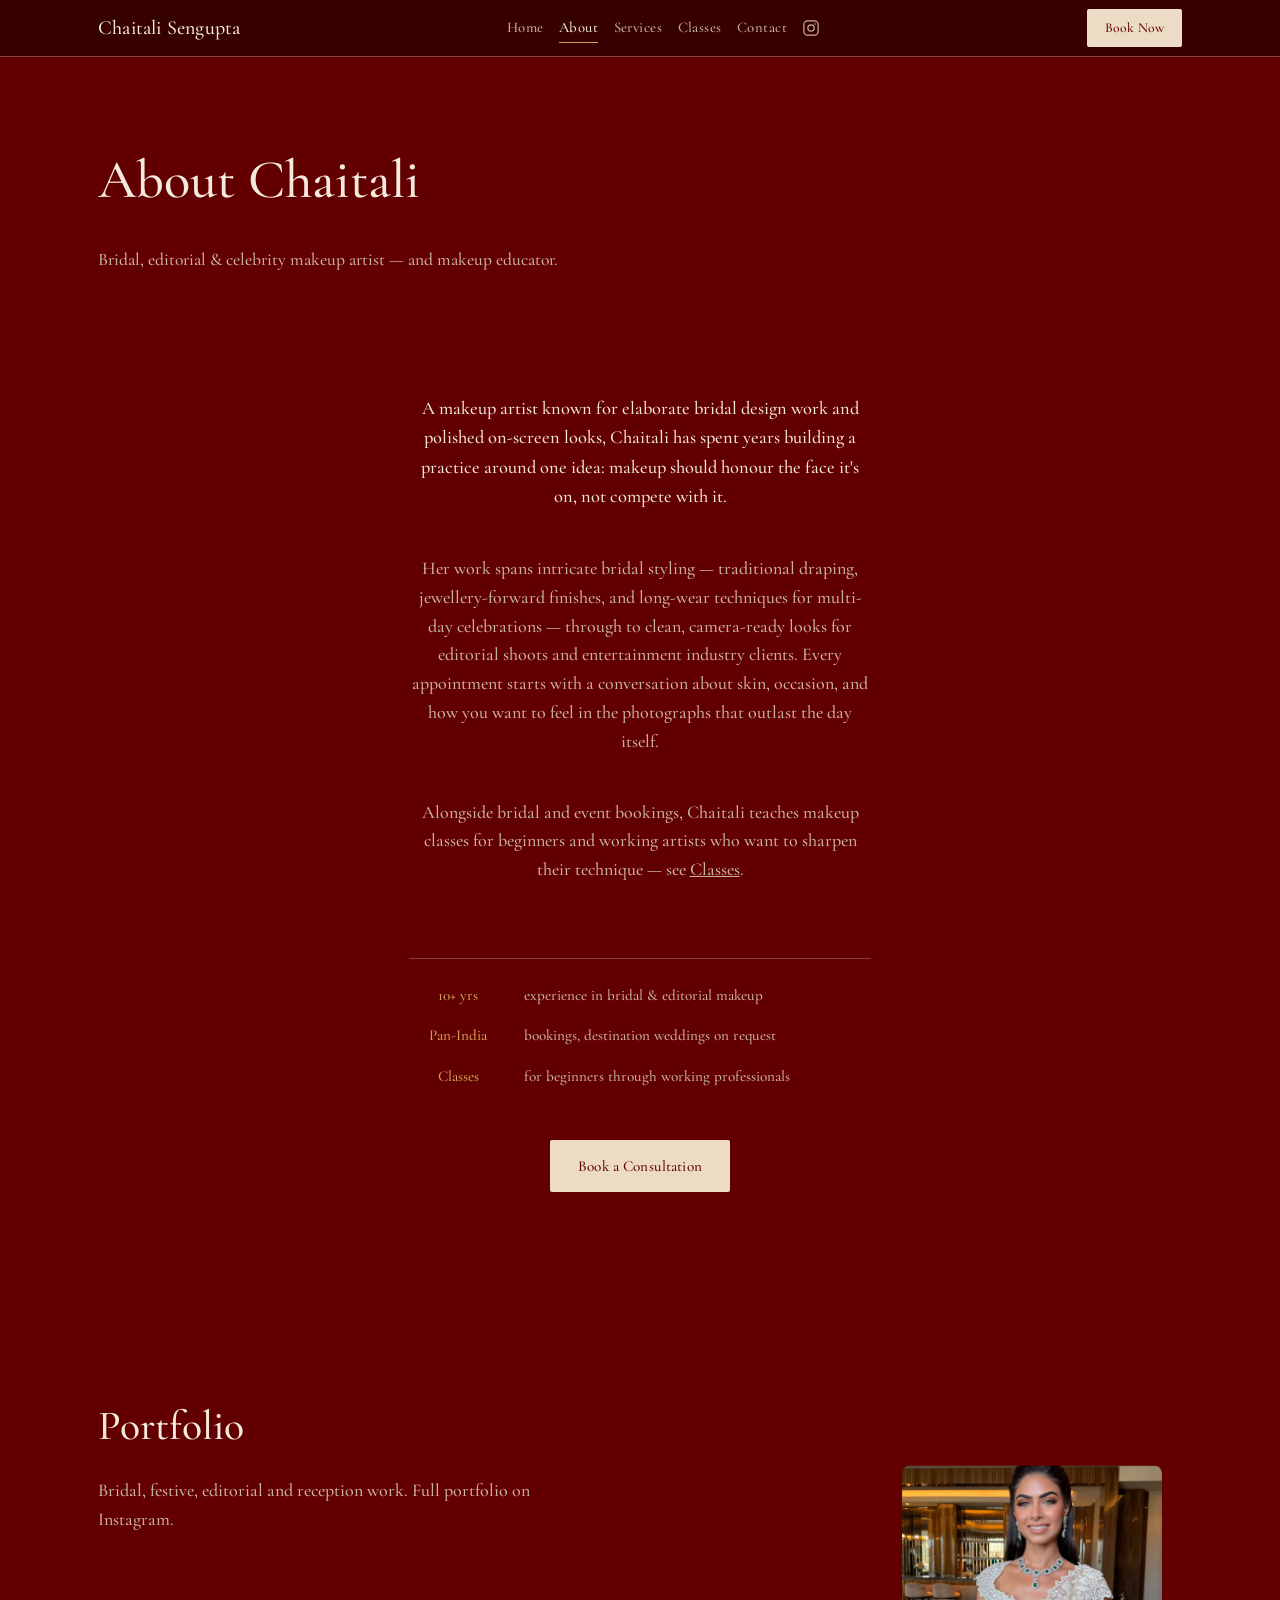
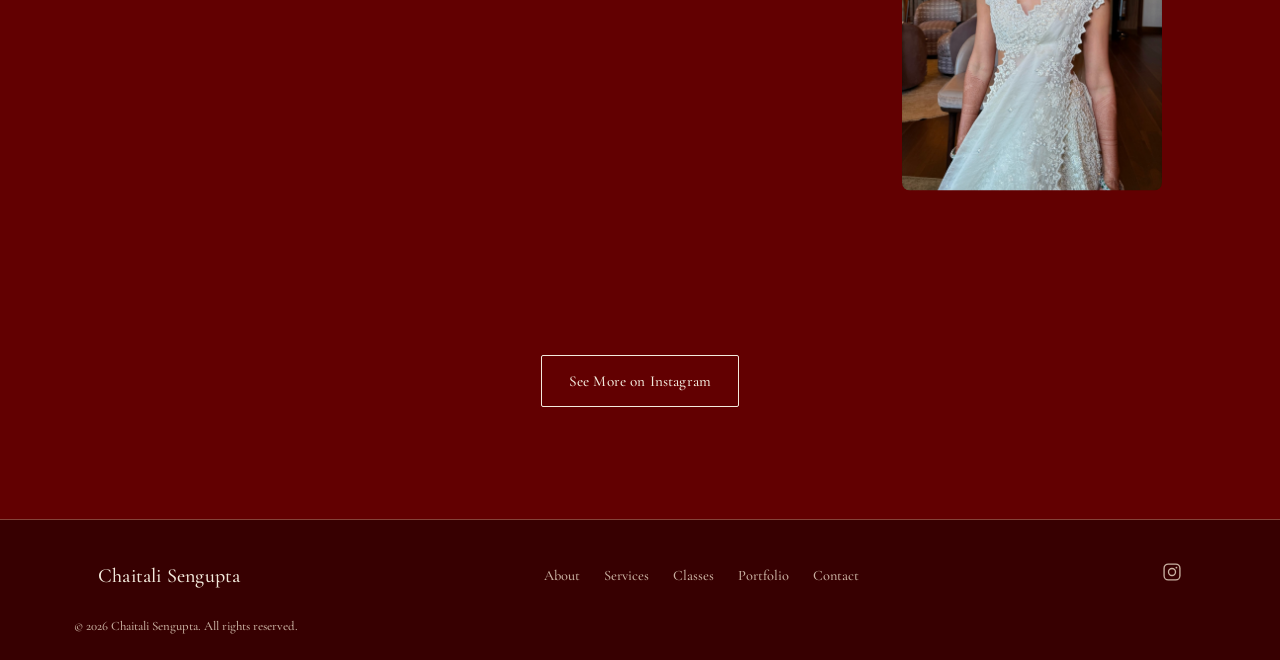
==== commit 814354da: "Make the scroll-up undock physical instead of a one-shot observer The forward dock is checked contin" ====
--- a/about.html
+++ b/about.html
@@ -204,6 +204,6 @@
   <p class="footer-copy">&copy; <span id="year"></span> Chaitali Sengupta. All rights reserved.</p>
 </footer>
 
-<script src="js/main.js?v=19"></script>
+<script src="js/main.js?v=20"></script>
 </body>
 </html>
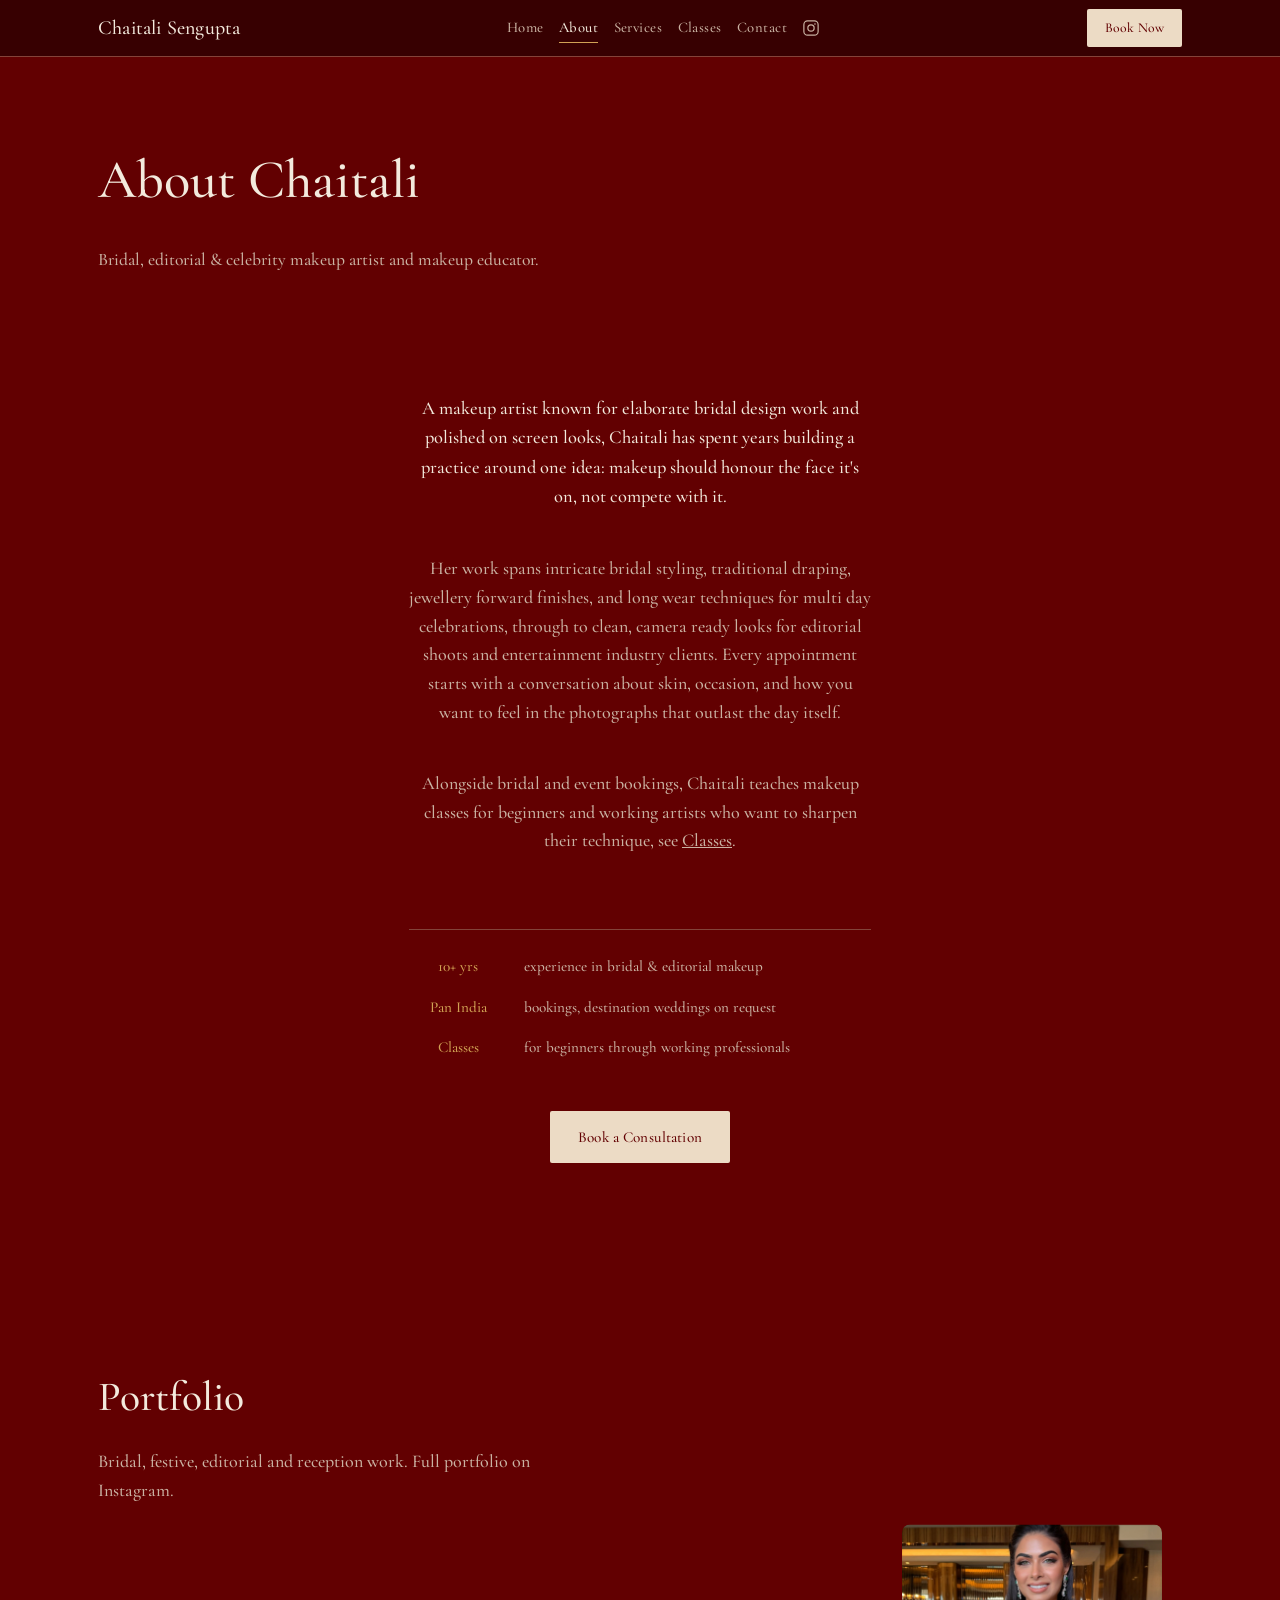
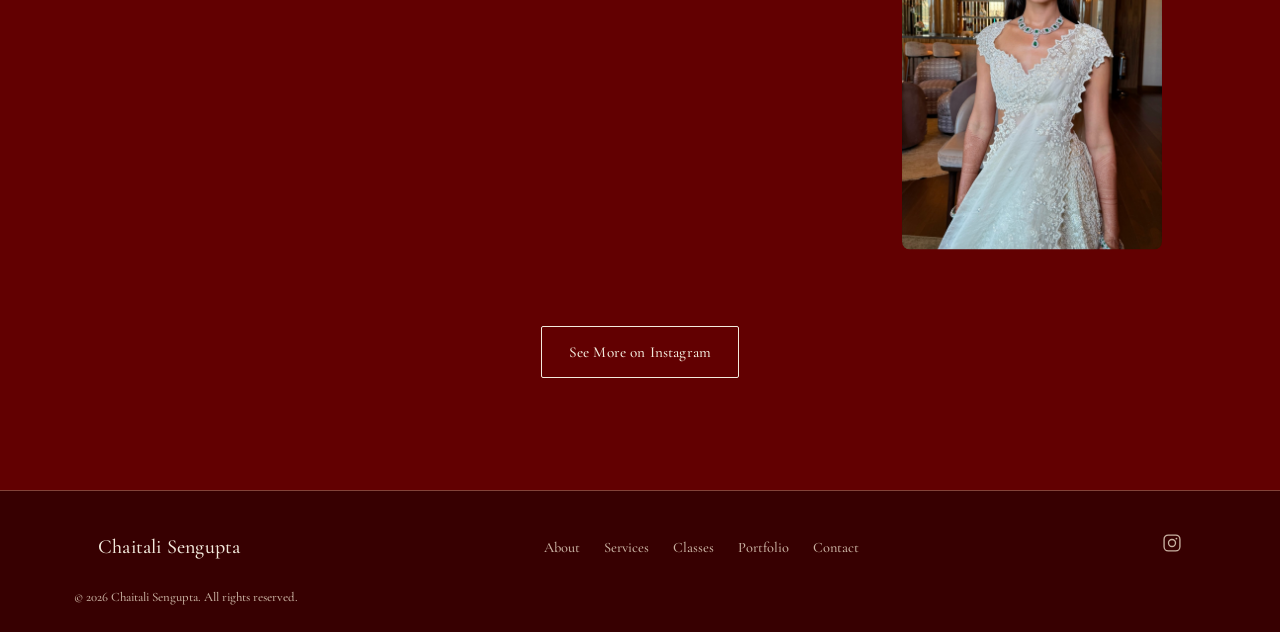
==== commit 60786af6: "Remove hyphens and em dashes from the about page copy" ====
--- a/about.html
+++ b/about.html
@@ -3,13 +3,13 @@
 <head>
 <meta charset="UTF-8">
 <meta name="viewport" content="width=device-width, initial-scale=1.0">
-<title>About — Chaitali Sengupta</title>
+<title>About | Chaitali Sengupta</title>
 <meta name="description" content="About Chaitali Sengupta, bridal, editorial and celebrity makeup artist and makeup educator.">
 <link rel="icon" href="assets/images/favicon.svg" type="image/svg+xml">
 <link rel="preconnect" href="https://fonts.googleapis.com">
 <link rel="preconnect" href="https://fonts.gstatic.com" crossorigin>
 <link href="https://fonts.googleapis.com/css2?family=Cormorant+Garamond:ital,wght@0,400;0,500;0,600;0,700;1,400;1,500&display=swap" rel="stylesheet">
-<link rel="stylesheet" href="css/styles.css?v=6">
+<link rel="stylesheet" href="css/styles.css?v=5">
 </head>
 <body>
 
@@ -41,34 +41,34 @@
 
 <main id="main">
 
-  <div class="wrap page-header">
+  <div class="wrap page-header reveal">
     <h1>About Chaitali</h1>
-    <p>Bridal, editorial &amp; celebrity makeup artist — and makeup educator.</p>
+    <p>Bridal, editorial &amp; celebrity makeup artist and makeup educator.</p>
   </div>
 
   <section class="about about-portfolio-merge">
     <div class="wrap about-inner about-inner-text-only">
-      <div class="about-copy">
+      <div class="about-copy reveal">
         <p class="lede">
           A makeup artist known for elaborate bridal design work and polished
-          on-screen looks, Chaitali has spent years building a practice around one
+          on screen looks, Chaitali has spent years building a practice around one
           idea: makeup should honour the face it's on, not compete with it.
         </p>
         <p>
-          Her work spans intricate bridal styling — traditional draping, jewellery-forward
-          finishes, and long-wear techniques for multi-day celebrations — through to
-          clean, camera-ready looks for editorial shoots and entertainment industry
+          Her work spans intricate bridal styling, traditional draping, jewellery forward
+          finishes, and long wear techniques for multi day celebrations, through to
+          clean, camera ready looks for editorial shoots and entertainment industry
           clients. Every appointment starts with a conversation about skin, occasion,
           and how you want to feel in the photographs that outlast the day itself.
         </p>
         <p>
           Alongside bridal and event bookings, Chaitali teaches makeup classes for
-          beginners and working artists who want to sharpen their technique —
+          beginners and working artists who want to sharpen their technique,
           see <a href="classes.html" style="text-decoration:underline;">Classes</a>.
         </p>
         <ul class="about-facts">
           <li><span>10+ yrs</span>experience in bridal &amp; editorial makeup</li>
-          <li><span>Pan-India</span>bookings, destination weddings on request</li>
+          <li><span>Pan India</span>bookings, destination weddings on request</li>
           <li><span>Classes</span>for beginners through working professionals</li>
         </ul>
         <div class="hero-actions">
@@ -204,6 +204,6 @@
   <p class="footer-copy">&copy; <span id="year"></span> Chaitali Sengupta. All rights reserved.</p>
 </footer>
 
-<script src="js/main.js?v=20"></script>
+<script src="js/main.js?v=13"></script>
 </body>
 </html>
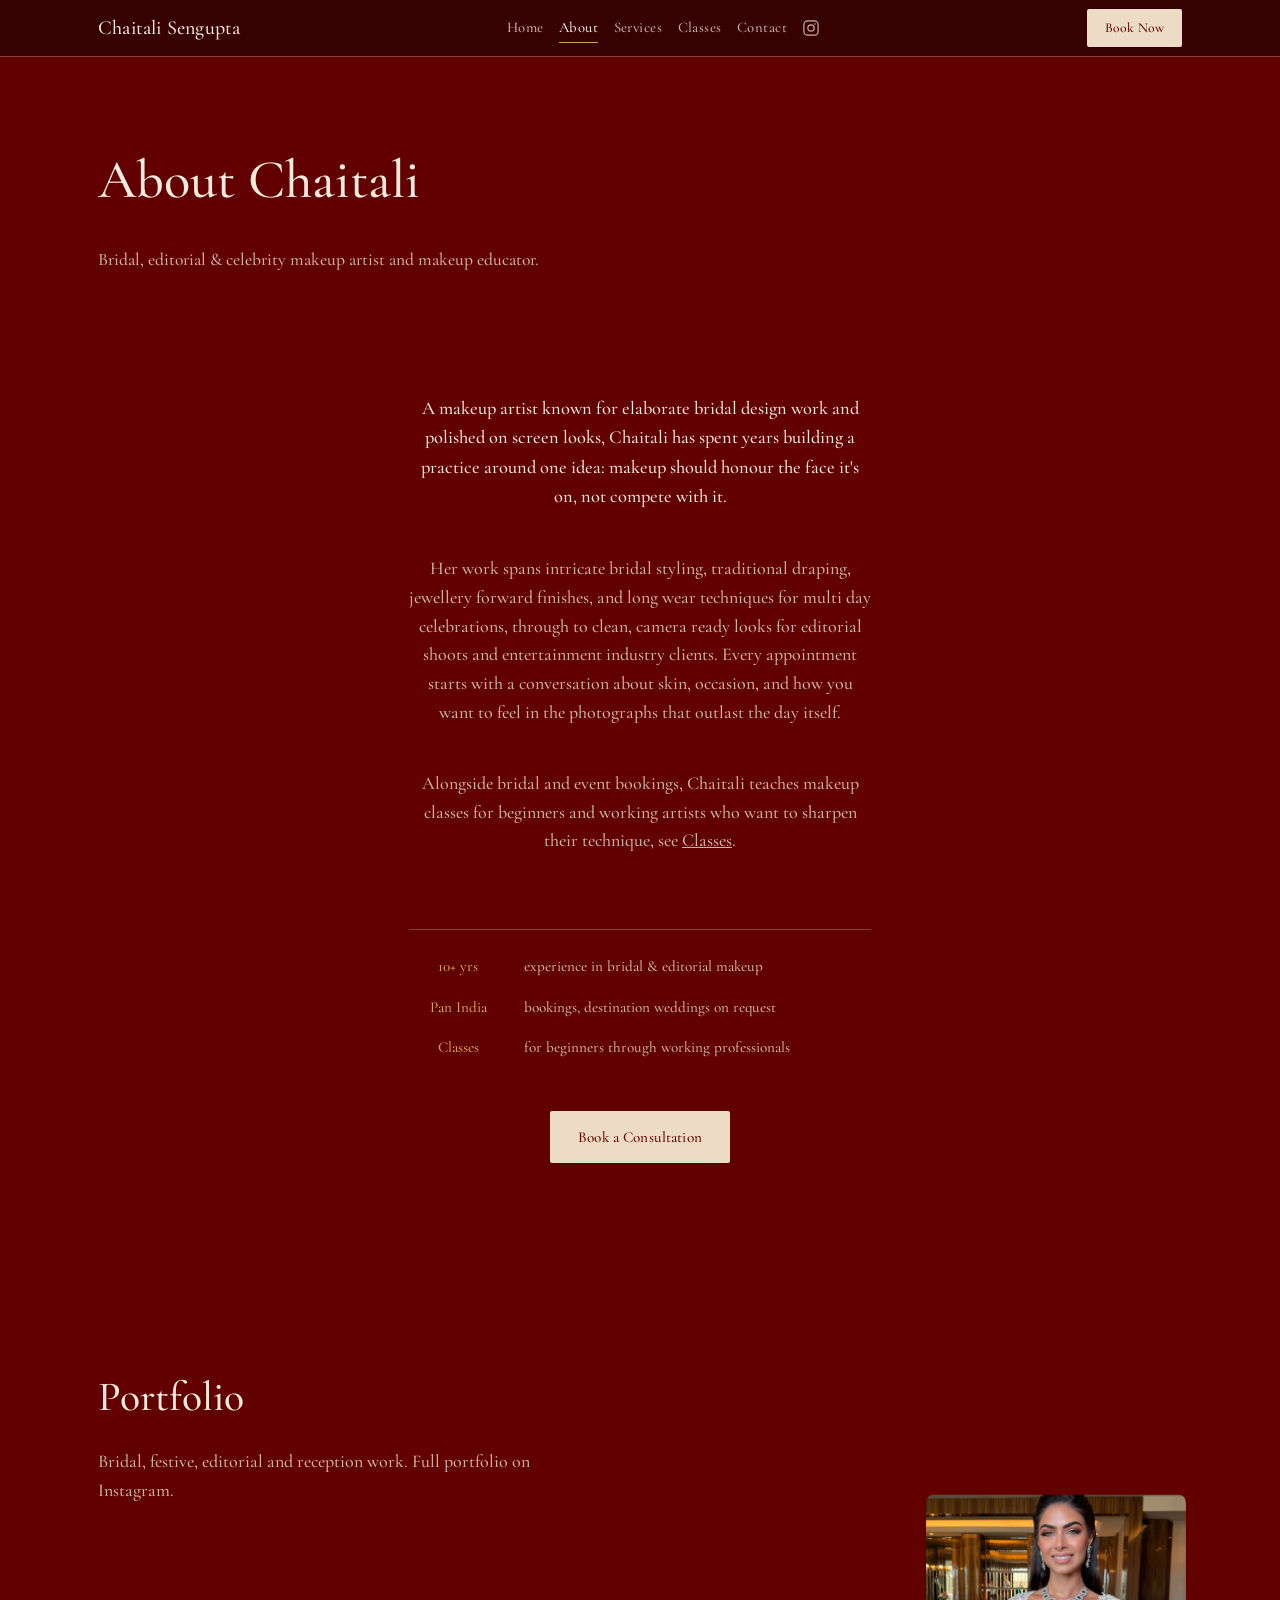
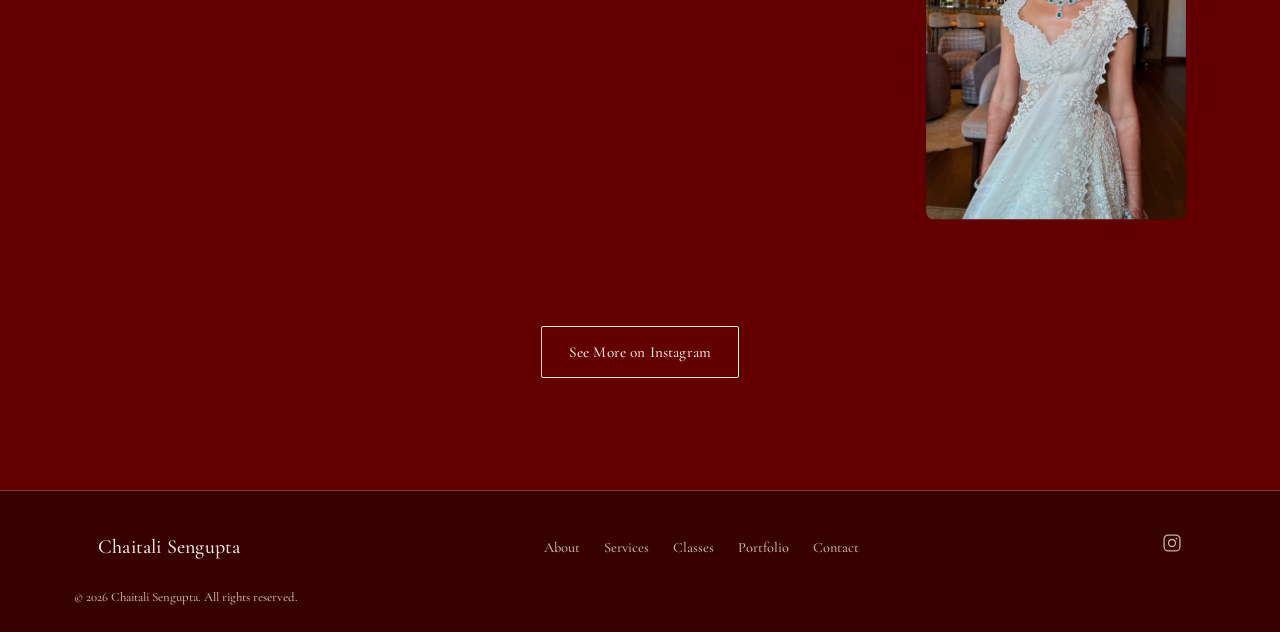
==== commit 28b6e422: "Fix scroll-up track drift and reverse the carousel reveal direction The photo lost track of its row " ====
--- a/about.html
+++ b/about.html
@@ -204,6 +204,6 @@
   <p class="footer-copy">&copy; <span id="year"></span> Chaitali Sengupta. All rights reserved.</p>
 </footer>
 
-<script src="js/main.js?v=13"></script>
+<script src="js/main.js?v=15"></script>
 </body>
 </html>
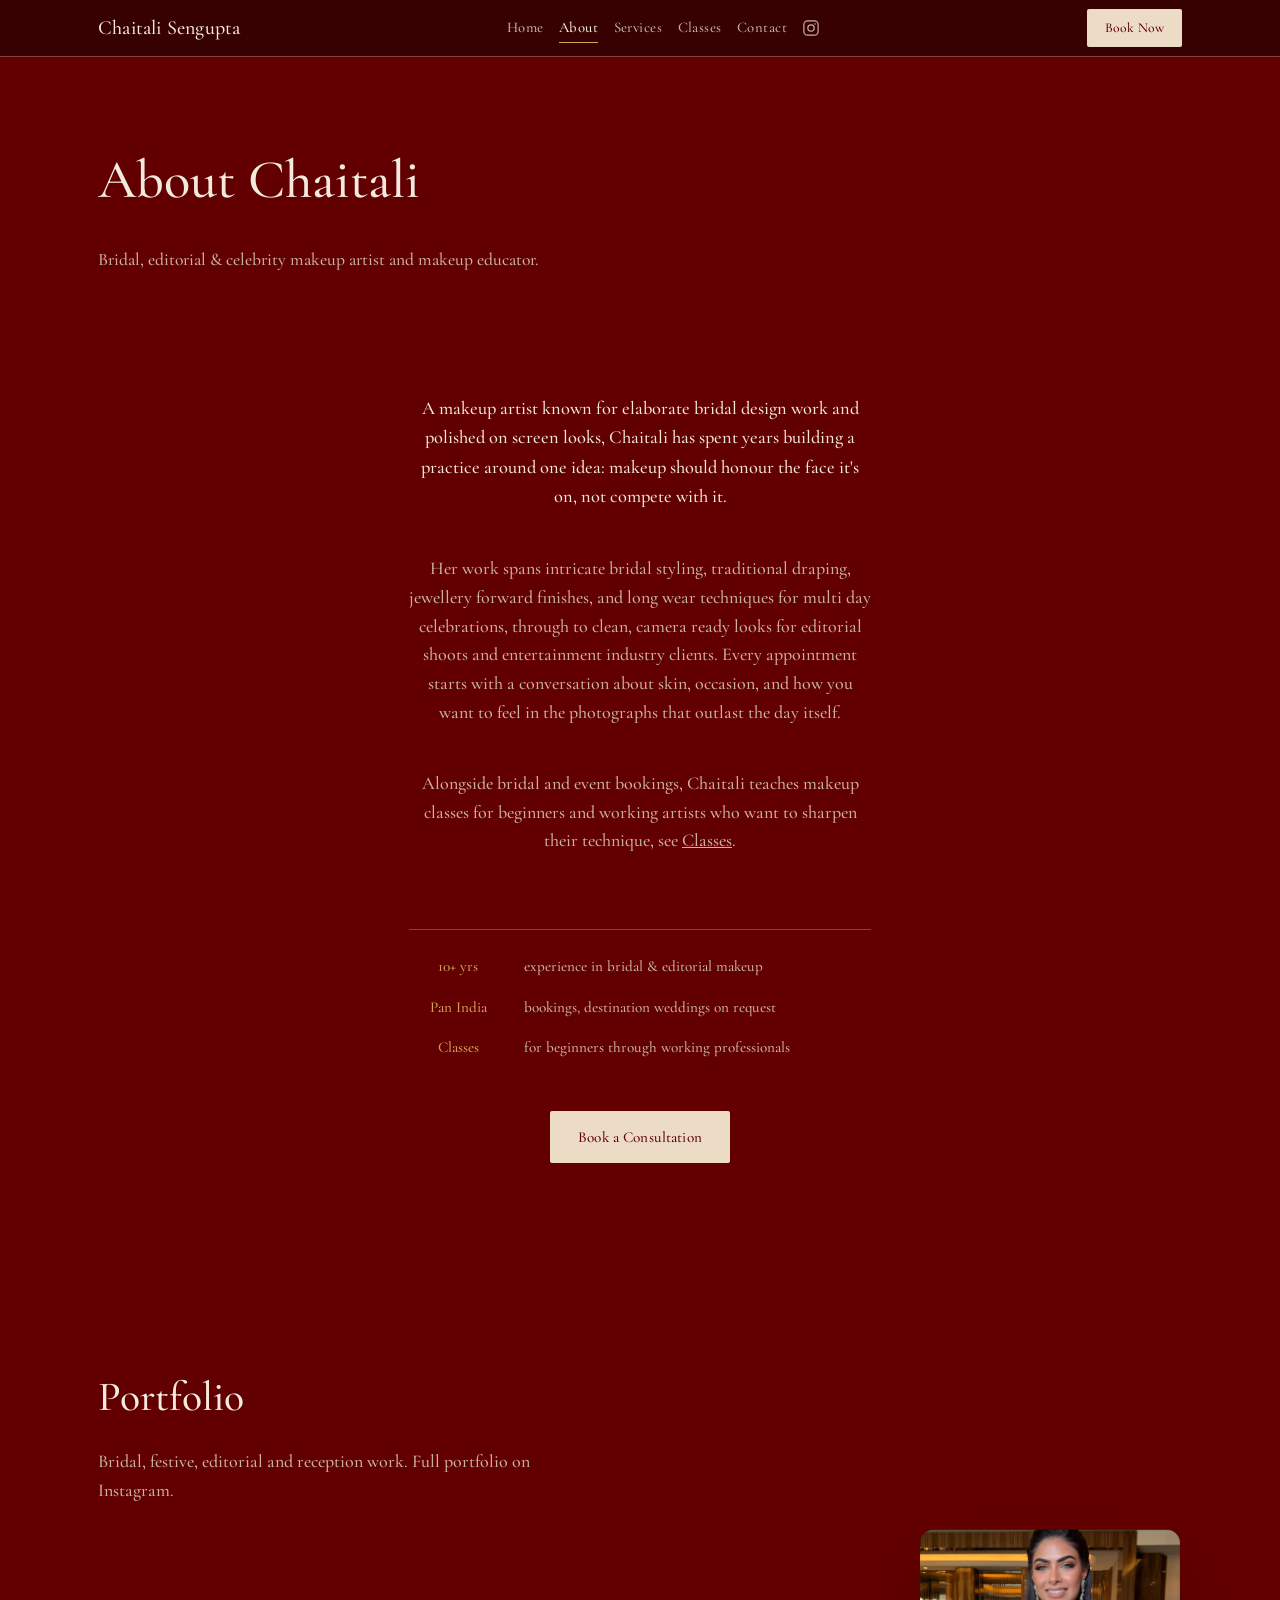
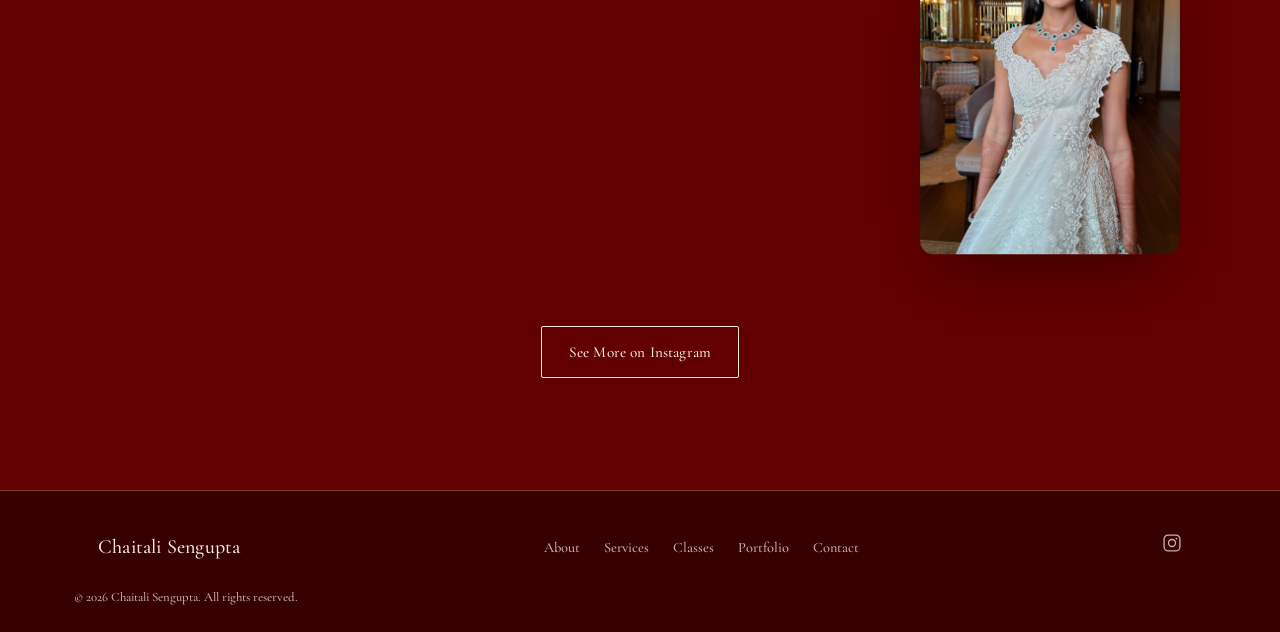
==== commit 8a87f4f0: "Remove the discoloured red block from the empty marquee anchor slot The portfolio-marquee-anchor sit" ====
--- a/about.html
+++ b/about.html
@@ -9,7 +9,7 @@
 <link rel="preconnect" href="https://fonts.googleapis.com">
 <link rel="preconnect" href="https://fonts.gstatic.com" crossorigin>
 <link href="https://fonts.googleapis.com/css2?family=Cormorant+Garamond:ital,wght@0,400;0,500;0,600;0,700;1,400;1,500&display=swap" rel="stylesheet">
-<link rel="stylesheet" href="css/styles.css?v=5">
+<link rel="stylesheet" href="css/styles.css?v=6">
 </head>
 <body>
 
--- a/css/styles.css
+++ b/css/styles.css
@@ -428,11 +428,12 @@
   left: 0;
   width: 240px;
   aspect-ratio: 4/5;
-  border-radius: 8px;
+  border-radius: 14px;
   overflow: hidden;
   z-index: 30;
   pointer-events: none;
   opacity: 0;
+  box-shadow: 0 30px 60px -20px oklch(0.10 0.08 22 / 0.55);
   transform: translate3d(-50%, -50%, 0);
 }
 .follow-photo img { width: 100%; height: 100%; object-fit: cover; display: block; }
@@ -462,7 +463,7 @@
    past it endlessly. */
 .portfolio-marquee {
   display: flex;
-  gap: 8px;
+  gap: 14px;
   margin-top: 2.5rem;
 }
 .portfolio-marquee-anchor {
@@ -470,7 +471,7 @@
   flex: 0 0 auto;
   width: 260px;
   aspect-ratio: 4/5;
-  border-radius: 8px;
+  border-radius: 12px;
   overflow: hidden;
   /* Transparent, not var(--surface) — this slot sits empty until the
      follow-photo docks into it, and a surface-tinted box would show as
@@ -482,25 +483,16 @@
   flex: 1 1 auto;
   min-width: 0;
   overflow: hidden;
-  /* Closed by default — a single continuous mask over the whole row,
-     driven every frame from JS (revealCarouselByProgress) in lockstep
-     with the photo's leftward travel, so the carousel reads as being
-     physically pulled into view by the photo's motion rather than
-     each card fading in on its own timer. is-scrolling (added once the
-     photo has settled) takes it fully open and keeps it there. */
-  clip-path: inset(0 0 0 100%);
-}
-.portfolio-marquee.is-scrolling .portfolio-marquee-viewport {
-  clip-path: inset(0 0 0 0);
 }
 .portfolio-marquee-track {
   display: flex;
-  gap: 8px;
+  gap: 14px;
   width: max-content;
 }
 /* is-trailing starts the track sliding while the photo is still docking —
-   kept separate from is-scrolling so the reveal above still plays out;
-   is-scrolling takes over once the photo has settled. */
+   kept separate from is-scrolling so it doesn't also force every card
+   to full opacity below; cards keep opening one by one underneath the
+   motion. is-scrolling takes over once the photo has settled. */
 .portfolio-marquee.is-scrolling .portfolio-marquee-track,
 .portfolio-marquee.is-trailing .portfolio-marquee-track {
   animation: portfolio-marquee-scroll 36s linear infinite;
@@ -514,10 +506,25 @@
   flex: 0 0 auto;
   width: 260px;
   aspect-ratio: 4/5;
-  border-radius: 8px;
+  border-radius: 12px;
   overflow: hidden;
   margin: 0;
   background: var(--surface);
+  opacity: 0;
+  transform: translateX(-24px);
+  /* No transition here on purpose — is-open is toggled every frame in
+     lockstep with the photo's leftward progress (openCardsByProgress),
+     so each card should snap to full opacity the instant its space
+     opens rather than lag behind on its own separate ease. */
+}
+/* Cards are opened one by one from JS, keyed to how far the hero photo
+   has travelled left — each .is-open marks another slot of space made.
+   Once the marquee is scrolling, every card (loop duplicates included)
+   stays open. */
+.portfolio-marquee-card.is-open,
+.portfolio-marquee.is-scrolling .portfolio-marquee-card {
+  opacity: 1;
+  transform: translateX(0);
 }
 .portfolio-marquee-card img {
   width: 100%;
@@ -527,7 +534,7 @@
 }
 .portfolio-marquee-card:hover img { transform: scale(1.05); }
 @media (prefers-reduced-motion: reduce) {
-  .portfolio-marquee-viewport { clip-path: none; }
+  .portfolio-marquee-card { opacity: 1; transform: none; transition: none; }
   .portfolio-marquee.is-scrolling .portfolio-marquee-track,
   .portfolio-marquee.is-trailing .portfolio-marquee-track { animation: none; }
 }
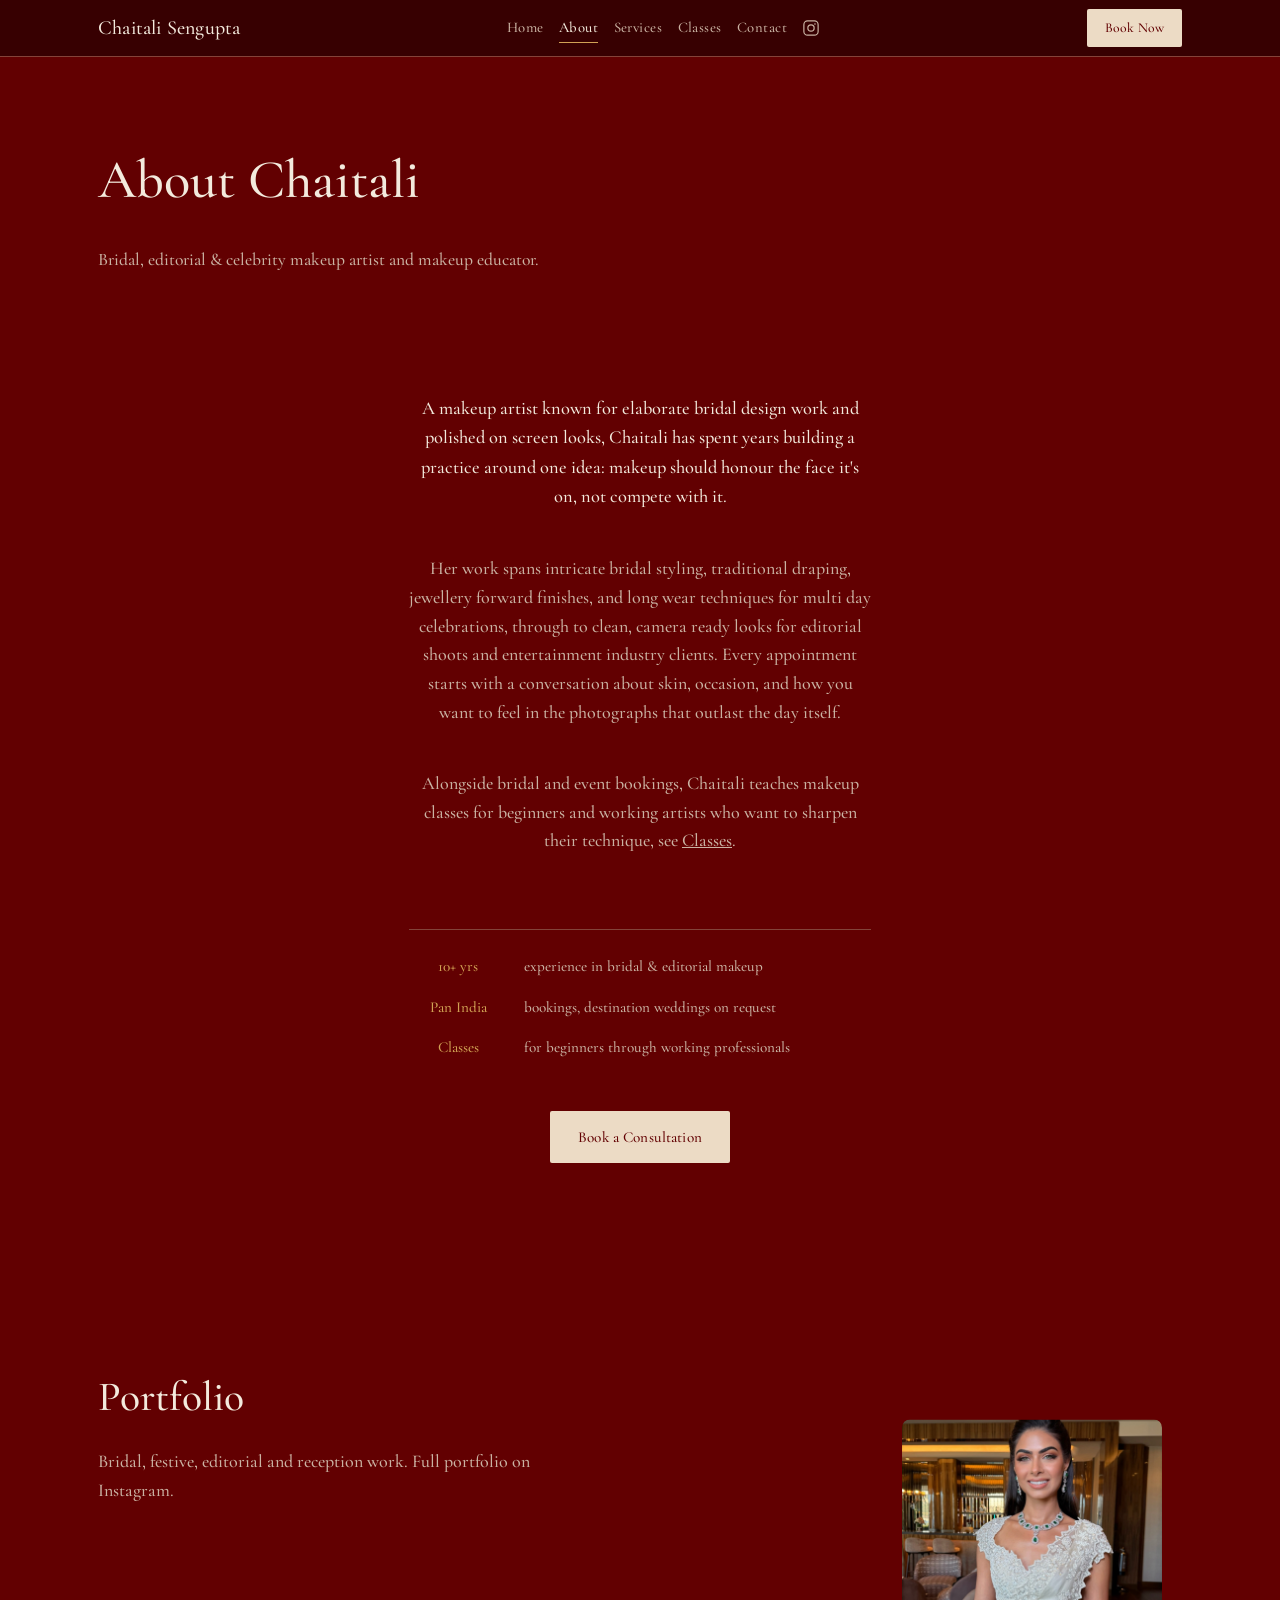
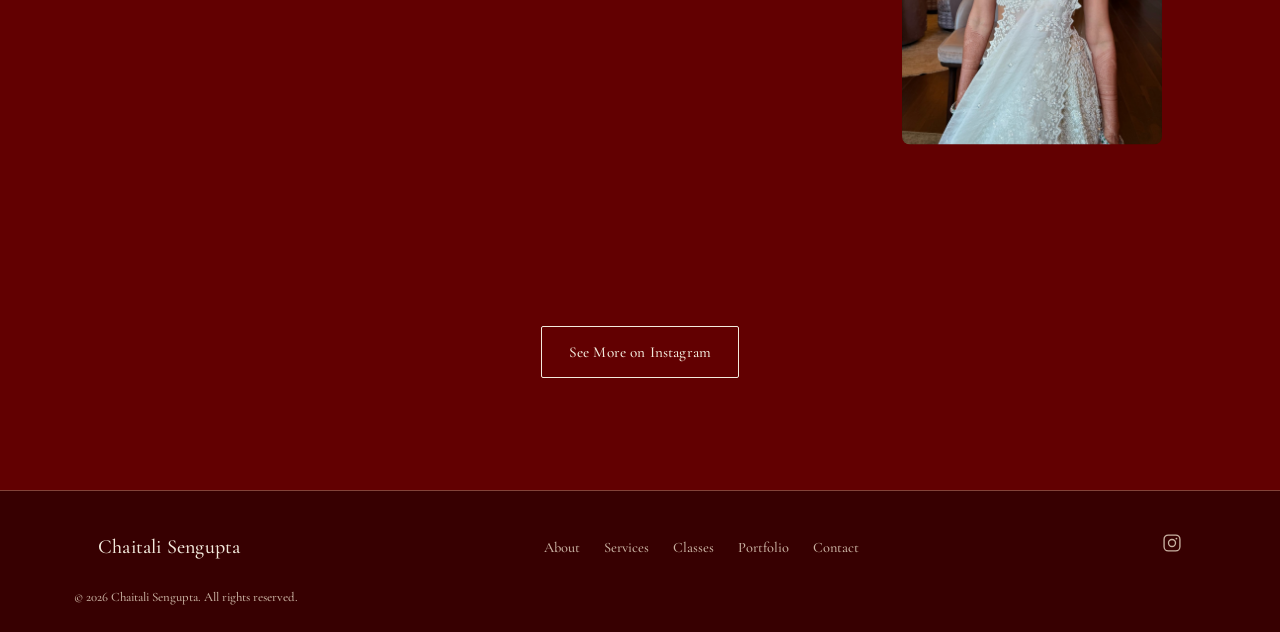
==== commit 0945d28e: "Merge physical-scroll-up-undock: replace per-card reveal with clip-path wipe Brings the continuous c" ====
--- a/about.html
+++ b/about.html
@@ -41,14 +41,14 @@
 
 <main id="main">
 
-  <div class="wrap page-header reveal">
+  <div class="wrap page-header">
     <h1>About Chaitali</h1>
     <p>Bridal, editorial &amp; celebrity makeup artist and makeup educator.</p>
   </div>
 
   <section class="about about-portfolio-merge">
     <div class="wrap about-inner about-inner-text-only">
-      <div class="about-copy reveal">
+      <div class="about-copy">
         <p class="lede">
           A makeup artist known for elaborate bridal design work and polished
           on screen looks, Chaitali has spent years building a practice around one
@@ -204,6 +204,6 @@
   <p class="footer-copy">&copy; <span id="year"></span> Chaitali Sengupta. All rights reserved.</p>
 </footer>
 
-<script src="js/main.js?v=15"></script>
+<script src="js/main.js?v=21"></script>
 </body>
 </html>
--- a/css/styles.css
+++ b/css/styles.css
@@ -428,12 +428,11 @@
   left: 0;
   width: 240px;
   aspect-ratio: 4/5;
-  border-radius: 14px;
+  border-radius: 8px;
   overflow: hidden;
   z-index: 30;
   pointer-events: none;
   opacity: 0;
-  box-shadow: 0 30px 60px -20px oklch(0.10 0.08 22 / 0.55);
   transform: translate3d(-50%, -50%, 0);
 }
 .follow-photo img { width: 100%; height: 100%; object-fit: cover; display: block; }
@@ -463,7 +462,7 @@
    past it endlessly. */
 .portfolio-marquee {
   display: flex;
-  gap: 14px;
+  gap: 8px;
   margin-top: 2.5rem;
 }
 .portfolio-marquee-anchor {
@@ -471,7 +470,7 @@
   flex: 0 0 auto;
   width: 260px;
   aspect-ratio: 4/5;
-  border-radius: 12px;
+  border-radius: 8px;
   overflow: hidden;
   /* Transparent, not var(--surface) — this slot sits empty until the
      follow-photo docks into it, and a surface-tinted box would show as
@@ -483,16 +482,25 @@
   flex: 1 1 auto;
   min-width: 0;
   overflow: hidden;
+  /* Closed by default — a single continuous mask over the whole row,
+     driven every frame from JS (revealCarouselByProgress) in lockstep
+     with the photo's leftward travel, so the carousel reads as being
+     physically pulled into view by the photo's motion rather than
+     each card fading in on its own timer. is-scrolling (added once the
+     photo has settled) takes it fully open and keeps it there. */
+  clip-path: inset(0 0 0 100%);
+}
+.portfolio-marquee.is-scrolling .portfolio-marquee-viewport {
+  clip-path: inset(0 0 0 0);
 }
 .portfolio-marquee-track {
   display: flex;
-  gap: 14px;
+  gap: 8px;
   width: max-content;
 }
 /* is-trailing starts the track sliding while the photo is still docking —
-   kept separate from is-scrolling so it doesn't also force every card
-   to full opacity below; cards keep opening one by one underneath the
-   motion. is-scrolling takes over once the photo has settled. */
+   kept separate from is-scrolling so the reveal above still plays out;
+   is-scrolling takes over once the photo has settled. */
 .portfolio-marquee.is-scrolling .portfolio-marquee-track,
 .portfolio-marquee.is-trailing .portfolio-marquee-track {
   animation: portfolio-marquee-scroll 36s linear infinite;
@@ -506,25 +514,10 @@
   flex: 0 0 auto;
   width: 260px;
   aspect-ratio: 4/5;
-  border-radius: 12px;
+  border-radius: 8px;
   overflow: hidden;
   margin: 0;
   background: var(--surface);
-  opacity: 0;
-  transform: translateX(-24px);
-  /* No transition here on purpose — is-open is toggled every frame in
-     lockstep with the photo's leftward progress (openCardsByProgress),
-     so each card should snap to full opacity the instant its space
-     opens rather than lag behind on its own separate ease. */
-}
-/* Cards are opened one by one from JS, keyed to how far the hero photo
-   has travelled left — each .is-open marks another slot of space made.
-   Once the marquee is scrolling, every card (loop duplicates included)
-   stays open. */
-.portfolio-marquee-card.is-open,
-.portfolio-marquee.is-scrolling .portfolio-marquee-card {
-  opacity: 1;
-  transform: translateX(0);
 }
 .portfolio-marquee-card img {
   width: 100%;
@@ -534,7 +527,7 @@
 }
 .portfolio-marquee-card:hover img { transform: scale(1.05); }
 @media (prefers-reduced-motion: reduce) {
-  .portfolio-marquee-card { opacity: 1; transform: none; transition: none; }
+  .portfolio-marquee-viewport { clip-path: none; }
   .portfolio-marquee.is-scrolling .portfolio-marquee-track,
   .portfolio-marquee.is-trailing .portfolio-marquee-track { animation: none; }
 }
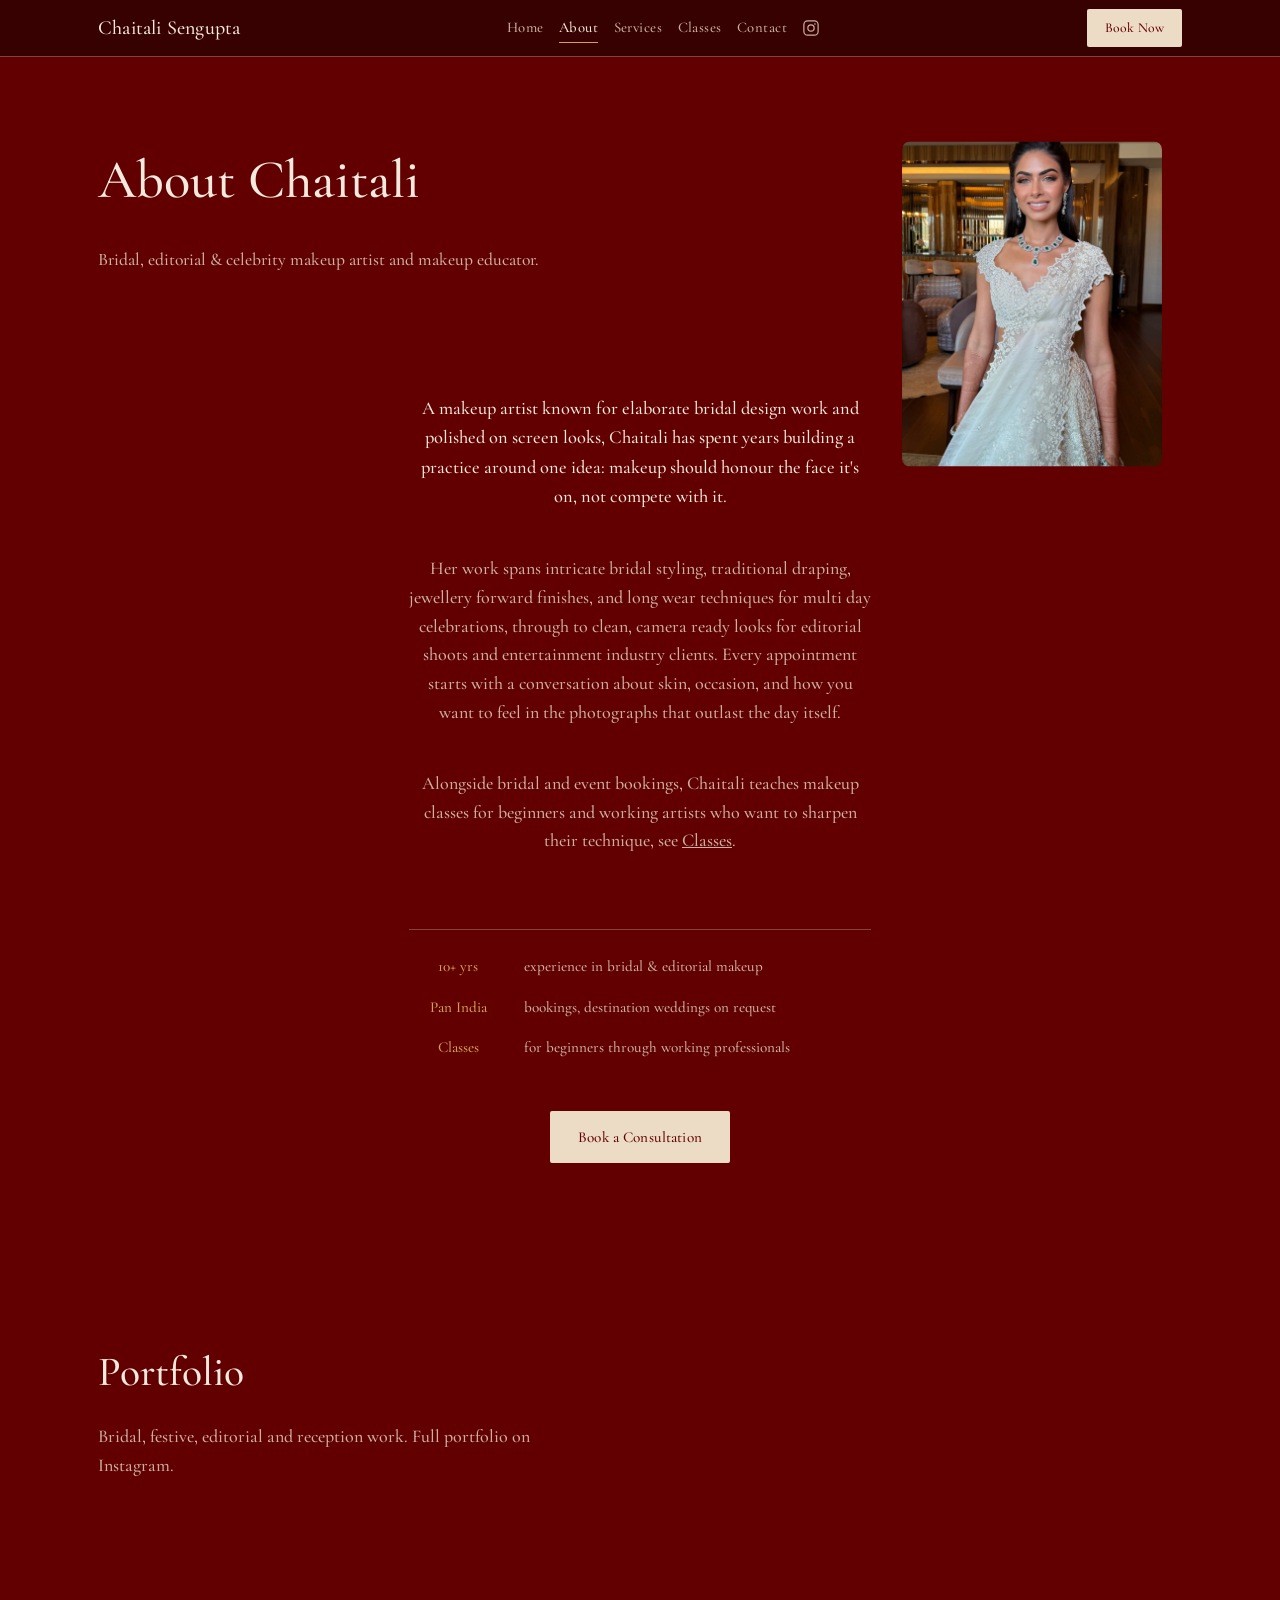
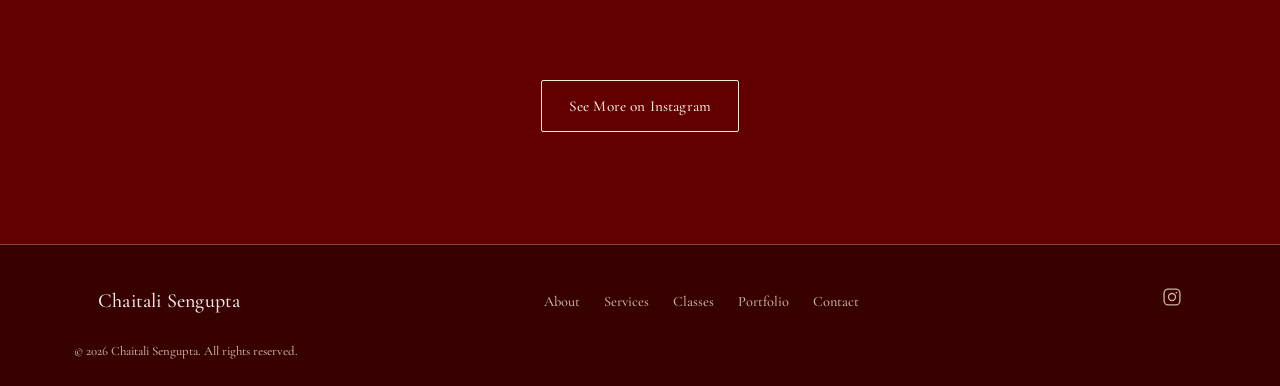
==== commit 1604acf2: "Rework follow-photo/portfolio dock as a scroll-scrubbed, pinned scroll-jack Replace the rAF/lerp sta" ====
--- a/about.html
+++ b/about.html
@@ -74,16 +74,14 @@
         <div class="hero-actions">
           <a href="contact.html" class="btn btn-primary">Book a Consultation</a>
         </div>
-
-        <!-- Marks the scroll point where the follow-photo docks and the portfolio trains in -->
-        <div id="portfolio-entry-trigger" class="portfolio-split-trigger" aria-hidden="true"></div>
       </div>
     </div>
   </section>
 
-  <!-- Cursor-following photo: glued to the right edge of the viewport,
-       tracking the cursor vertically while the About copy scrolls past,
-       then docks diagonally onto the marquee's anchored first slot. -->
+  <!-- Scroll-following photo: glued to the right edge of the viewport,
+       tracking scroll position vertically while the About copy scrolls
+       past, then docks horizontally onto the marquee's anchored first
+       slot once the pinned dock stage below engages. -->
   <div class="follow-photo is-following" id="follow-photo" aria-hidden="true" style="left: 1262px; top: 304px;">
     <img src="assets/images/photos/reception-ivory-02.jpg" alt="">
   </div>
@@ -96,6 +94,8 @@
         <p>Bridal, festive, editorial and reception work. Full portfolio on Instagram.</p>
       </div>
 
+      <div class="portfolio-dock-spacer" id="portfolio-dock-spacer">
+      <div class="portfolio-dock-stage" id="portfolio-dock-stage">
       <div class="portfolio-marquee" id="portfolio-marquee">
         <div class="portfolio-marquee-anchor" id="portfolio-marquee-anchor" aria-hidden="true"></div>
         <div class="portfolio-marquee-viewport">
@@ -175,6 +175,8 @@
           </figure>
         </div>
         </div>
+      </div>
+      </div>
       </div>
 
       <div class="portfolio-cta reveal">
--- a/css/styles.css
+++ b/css/styles.css
@@ -414,14 +414,13 @@
 
 /* ===================================================================
    About + Portfolio merge — the first About photo is glued to the
-   right edge of the viewport and tracks the cursor vertically, then
-   travels straight down and straight left (an L-shaped path, not a
-   diagonal) onto the marquee's anchored first slot, where it stays put
-   as the rest of the portfolio opens one card at a time behind it.
-   Reversible: scrolling back up runs the same path in reverse.
-=================================================================== */
-.portfolio-split-trigger { height: 1px; }
-
+   right edge of the viewport and its vertical position is a direct
+   function of scroll (no easing). Once the pinned dock stage below
+   engages, further scroll drives its horizontal dock onto the
+   marquee's anchored first slot, in lockstep, while the page holds
+   still. Fully reversible: scrolling back up is the same mapping run
+   backwards, automatically (see js/main.js for the scroll math).
+=================================================================== */
 .follow-photo {
   position: fixed;
   top: 0;
@@ -437,9 +436,8 @@
 }
 .follow-photo img { width: 100%; height: 100%; object-fit: cover; display: block; }
 .follow-photo.is-following { opacity: 1; }
-/* Every phase — cursor-follow, straight down, straight left, and the
-   reverse — is driven frame-by-frame by the same JS lerp, never a CSS
-   transition, so the photo keeps one constant pace across all sections. */
+/* Position is set directly from scroll math every tick, never a CSS
+   transition — any transition here would fight the 1:1 scroll lockstep. */
 /* Once anchored, the photo is reparented into the marquee's anchor slot
    and scrolls with the page instead of staying glued to the viewport. */
 .follow-photo.is-anchored {
@@ -453,8 +451,22 @@
 @media (prefers-reduced-motion: reduce) {
   .follow-photo { display: none; }
 }
-@media (max-width: 900px) {
-  .follow-photo { display: none; }
+
+/* Portfolio dock — a tall spacer reserves extra scroll distance; its
+   sticky stage pins the marquee in place (background holds still) while
+   that reserved distance is scrolled through, driving the horizontal
+   dock 1:1 with scroll. Height of the spacer is set by JS (depends on
+   the measured travel distance). */
+.portfolio-dock-spacer {
+  position: relative;
+}
+.portfolio-dock-stage {
+  position: sticky;
+  top: 0;
+  height: 100vh;
+  height: 100dvh;
+  display: flex;
+  align-items: center;
 }
 
 /* Portfolio marquee — the anchored photo sits fixed at the left edge;
@@ -463,7 +475,7 @@
 .portfolio-marquee {
   display: flex;
   gap: 8px;
-  margin-top: 2.5rem;
+  width: 100%;
 }
 .portfolio-marquee-anchor {
   position: relative;
@@ -483,14 +495,16 @@
   min-width: 0;
   overflow: hidden;
   /* Closed by default — a single continuous mask over the whole row,
-     driven every frame from JS (revealCarouselByProgress) in lockstep
-     with the photo's leftward travel, so the carousel reads as being
-     physically pulled into view by the photo's motion rather than
-     each card fading in on its own timer. is-scrolling (added once the
-     photo has settled) takes it fully open and keeps it there. */
-  clip-path: inset(0 0 0 100%);
-}
-.portfolio-marquee.is-scrolling .portfolio-marquee-viewport {
+     driven directly from scroll position (pinProgress, in js/main.js)
+     in lockstep with the photo's leftward travel, so the carousel
+     reads as being physically pulled into view by the photo's motion.
+     Grows left-to-right (right-side inset) so the card nearest the
+     anchor is always the first one revealed. is-playing (added once
+     the photo has fully docked) takes it fully open and keeps it
+     there while the marquee autoplays. */
+  clip-path: inset(0 100% 0 0);
+}
+.portfolio-marquee.is-playing .portfolio-marquee-viewport {
   clip-path: inset(0 0 0 0);
 }
 .portfolio-marquee-track {
@@ -498,12 +512,11 @@
   gap: 8px;
   width: max-content;
 }
-/* is-trailing starts the track sliding while the photo is still docking —
-   kept separate from is-scrolling so the reveal above still plays out;
-   is-scrolling takes over once the photo has settled. */
-.portfolio-marquee.is-scrolling .portfolio-marquee-track,
-.portfolio-marquee.is-trailing .portfolio-marquee-track {
-  animation: portfolio-marquee-scroll 36s linear infinite;
+/* Autoplay only once fully docked — the shared DOCK_SPEED_PX_PER_MS
+   constant (js/main.js) sets --marquee-duration so this pace matches
+   the speed the photo was moving at while it finished its dock. */
+.portfolio-marquee.is-playing .portfolio-marquee-track {
+  animation: portfolio-marquee-scroll var(--marquee-duration, 36s) linear infinite;
 }
 @keyframes portfolio-marquee-scroll {
   from { transform: translateX(0); }
@@ -528,8 +541,7 @@
 .portfolio-marquee-card:hover img { transform: scale(1.05); }
 @media (prefers-reduced-motion: reduce) {
   .portfolio-marquee-viewport { clip-path: none; }
-  .portfolio-marquee.is-scrolling .portfolio-marquee-track,
-  .portfolio-marquee.is-trailing .portfolio-marquee-track { animation: none; }
+  .portfolio-marquee.is-playing .portfolio-marquee-track { animation: none; }
 }
 @media (max-width: 900px) {
   .portfolio-marquee-anchor, .portfolio-marquee-card { width: 200px; }
